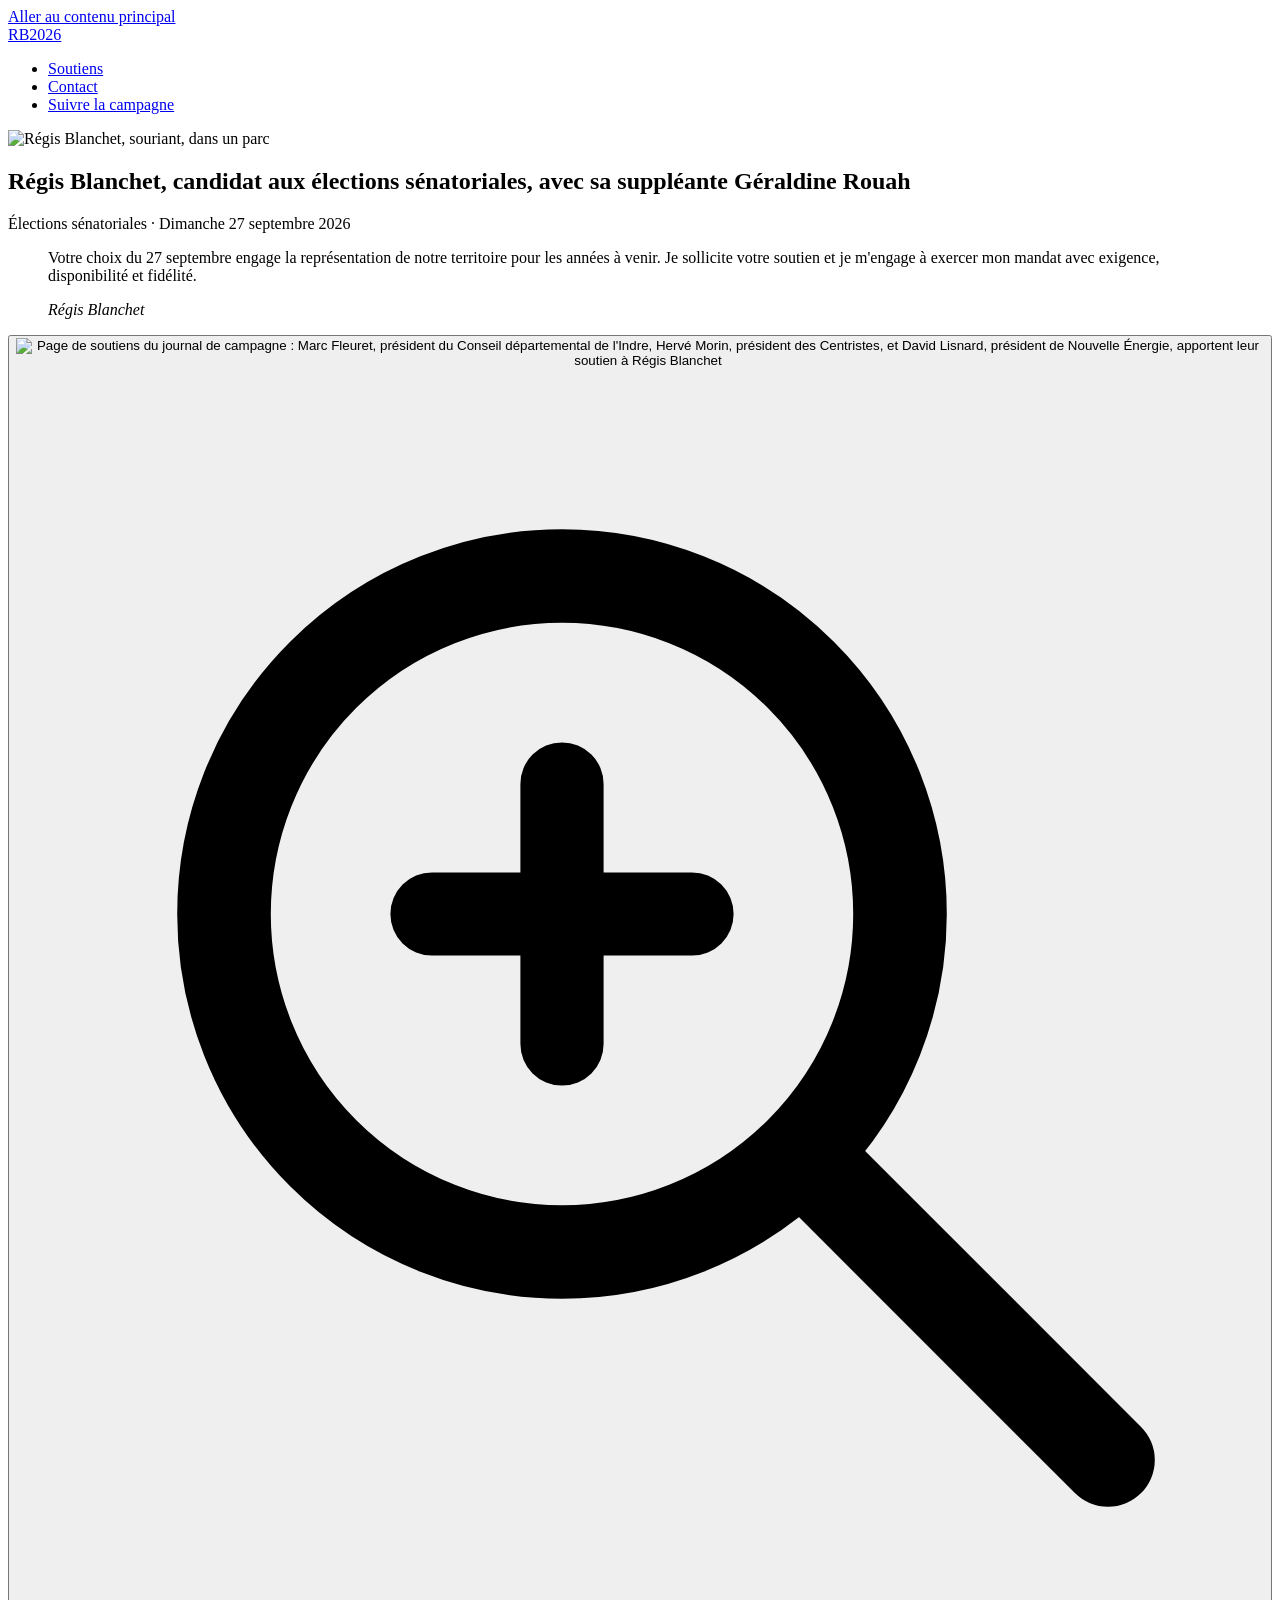
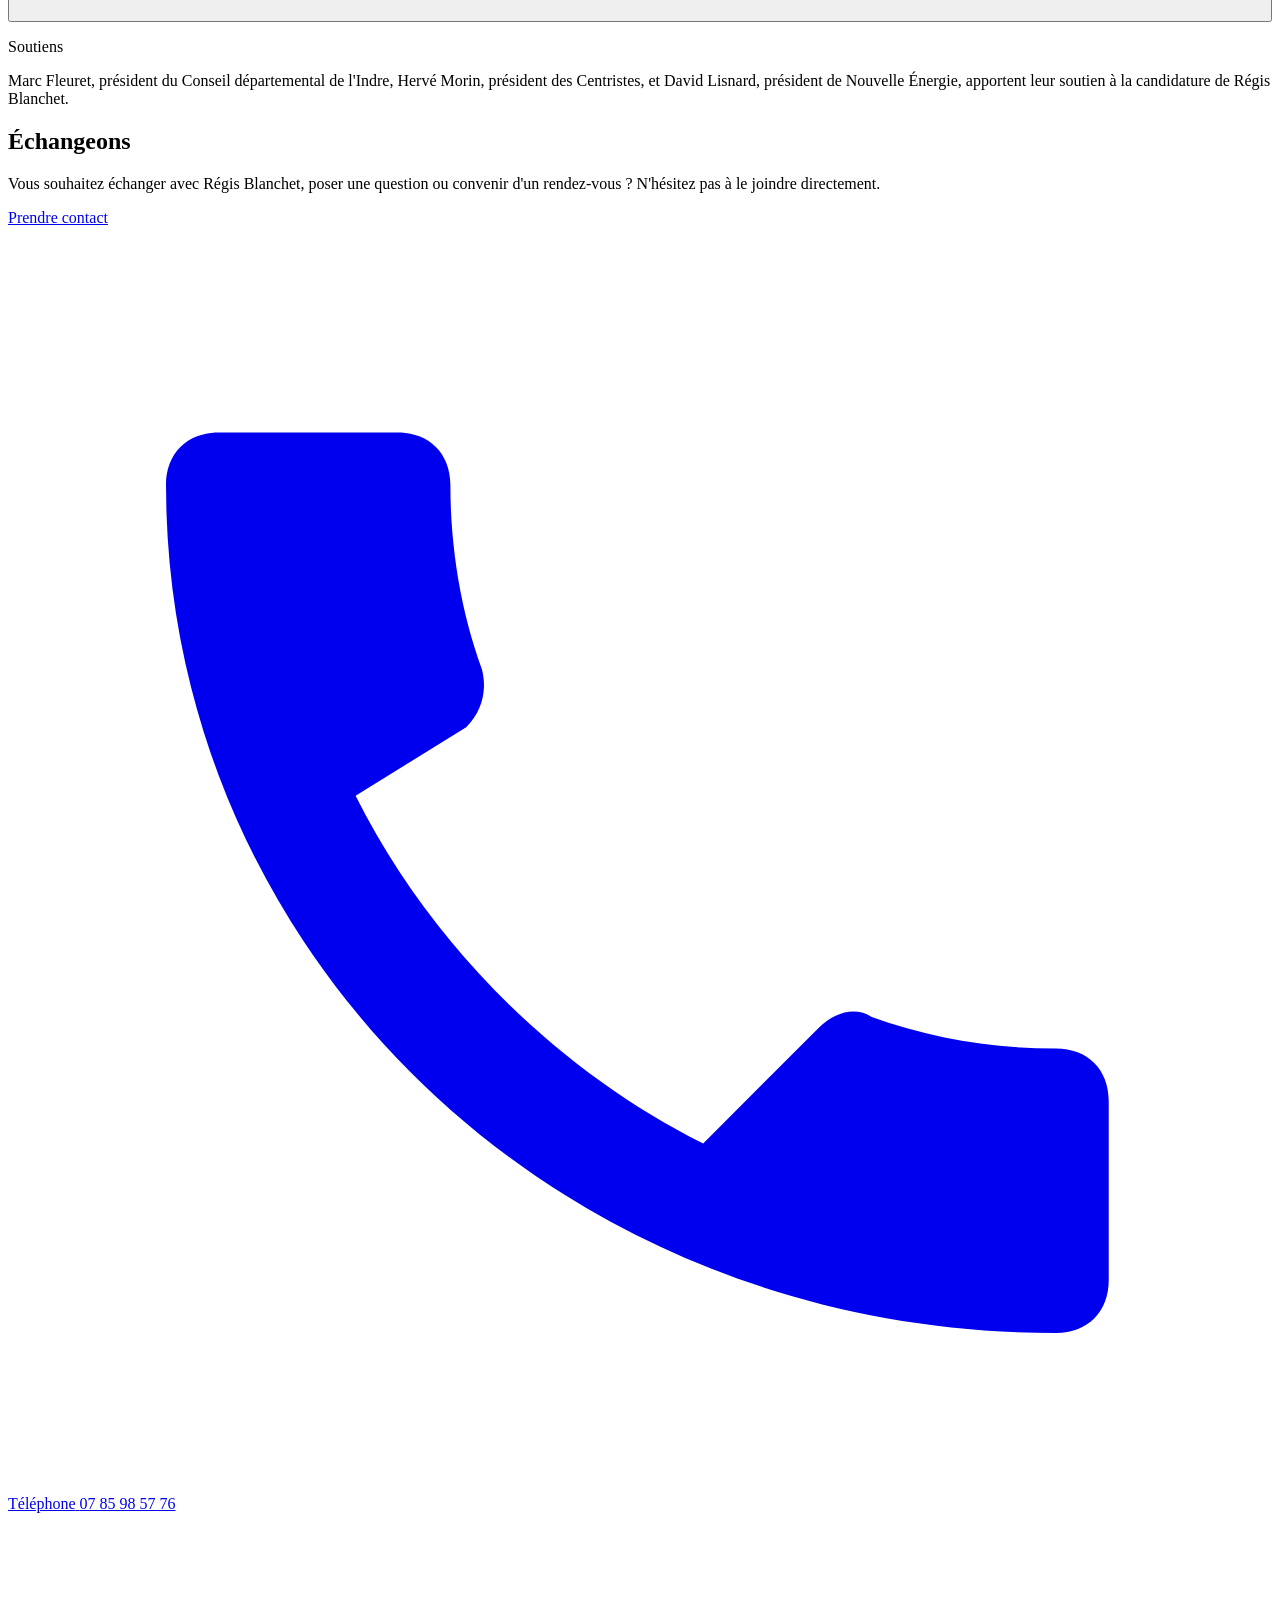
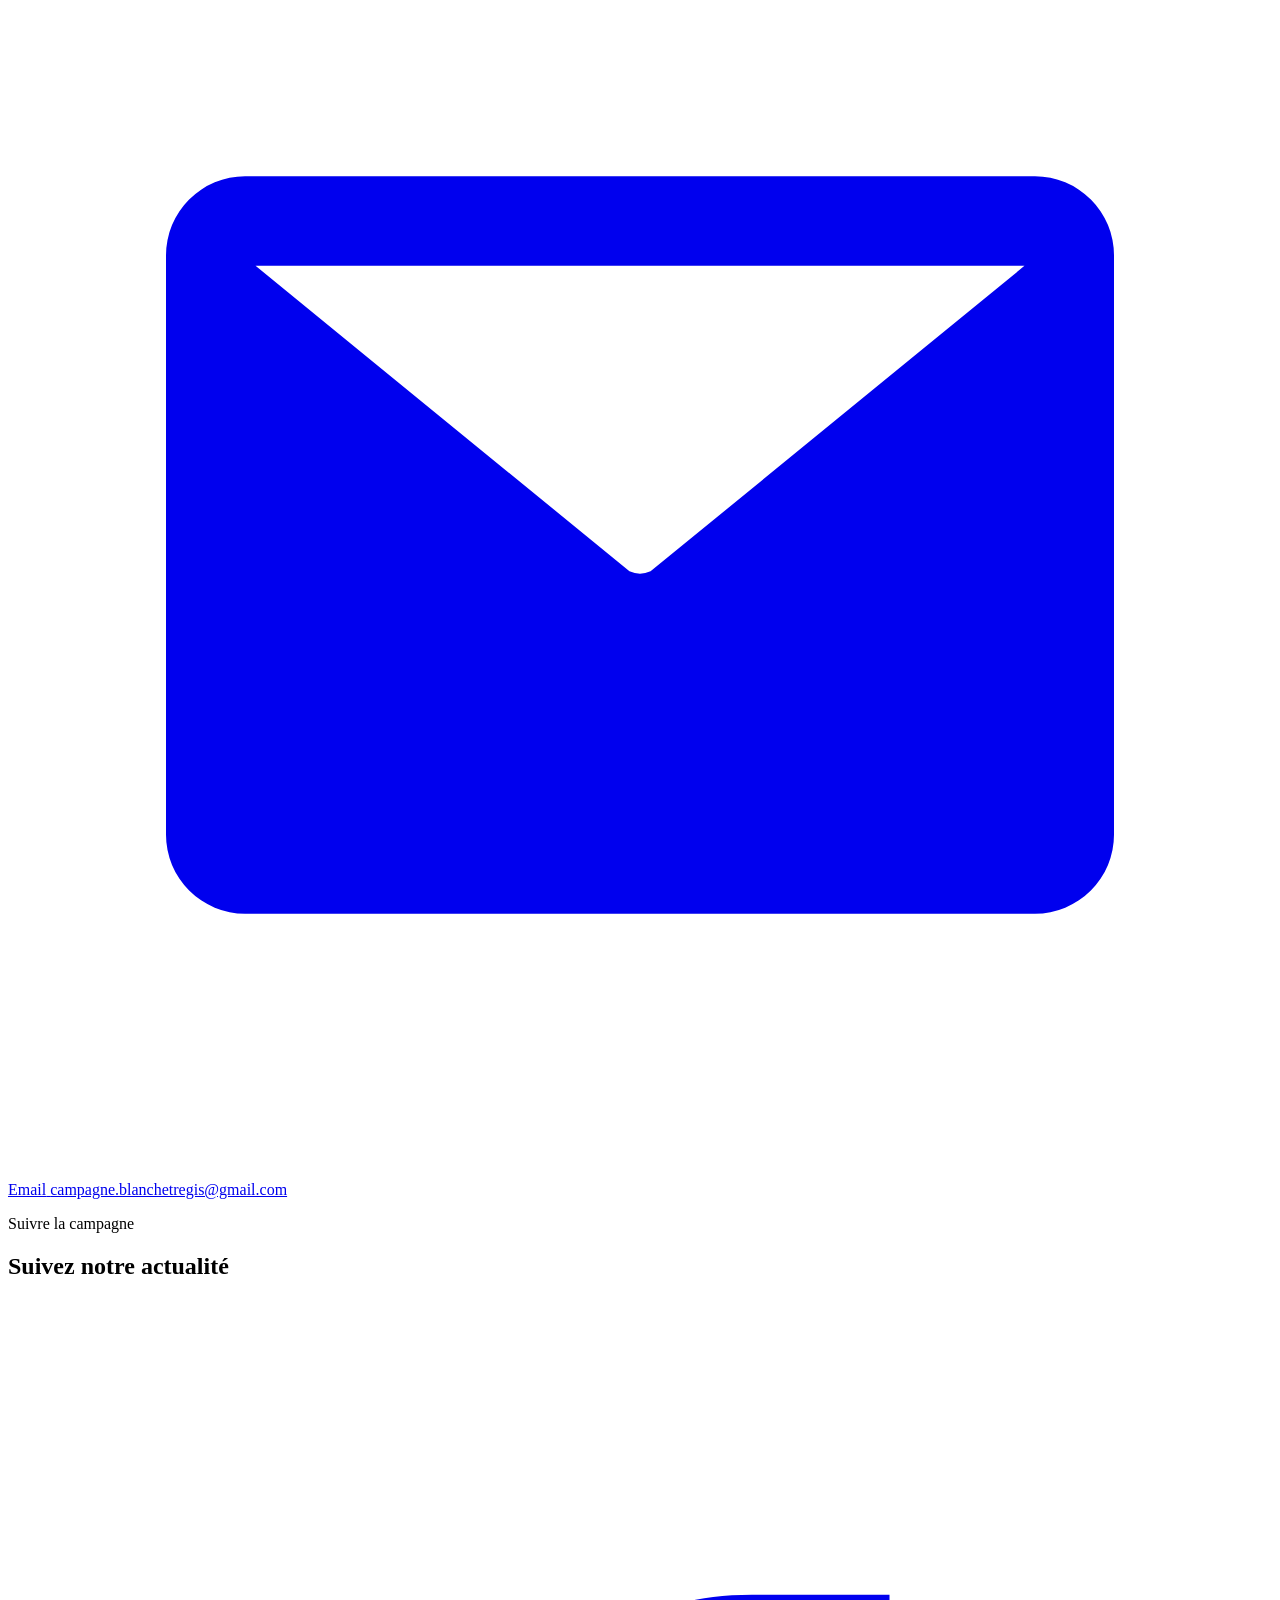
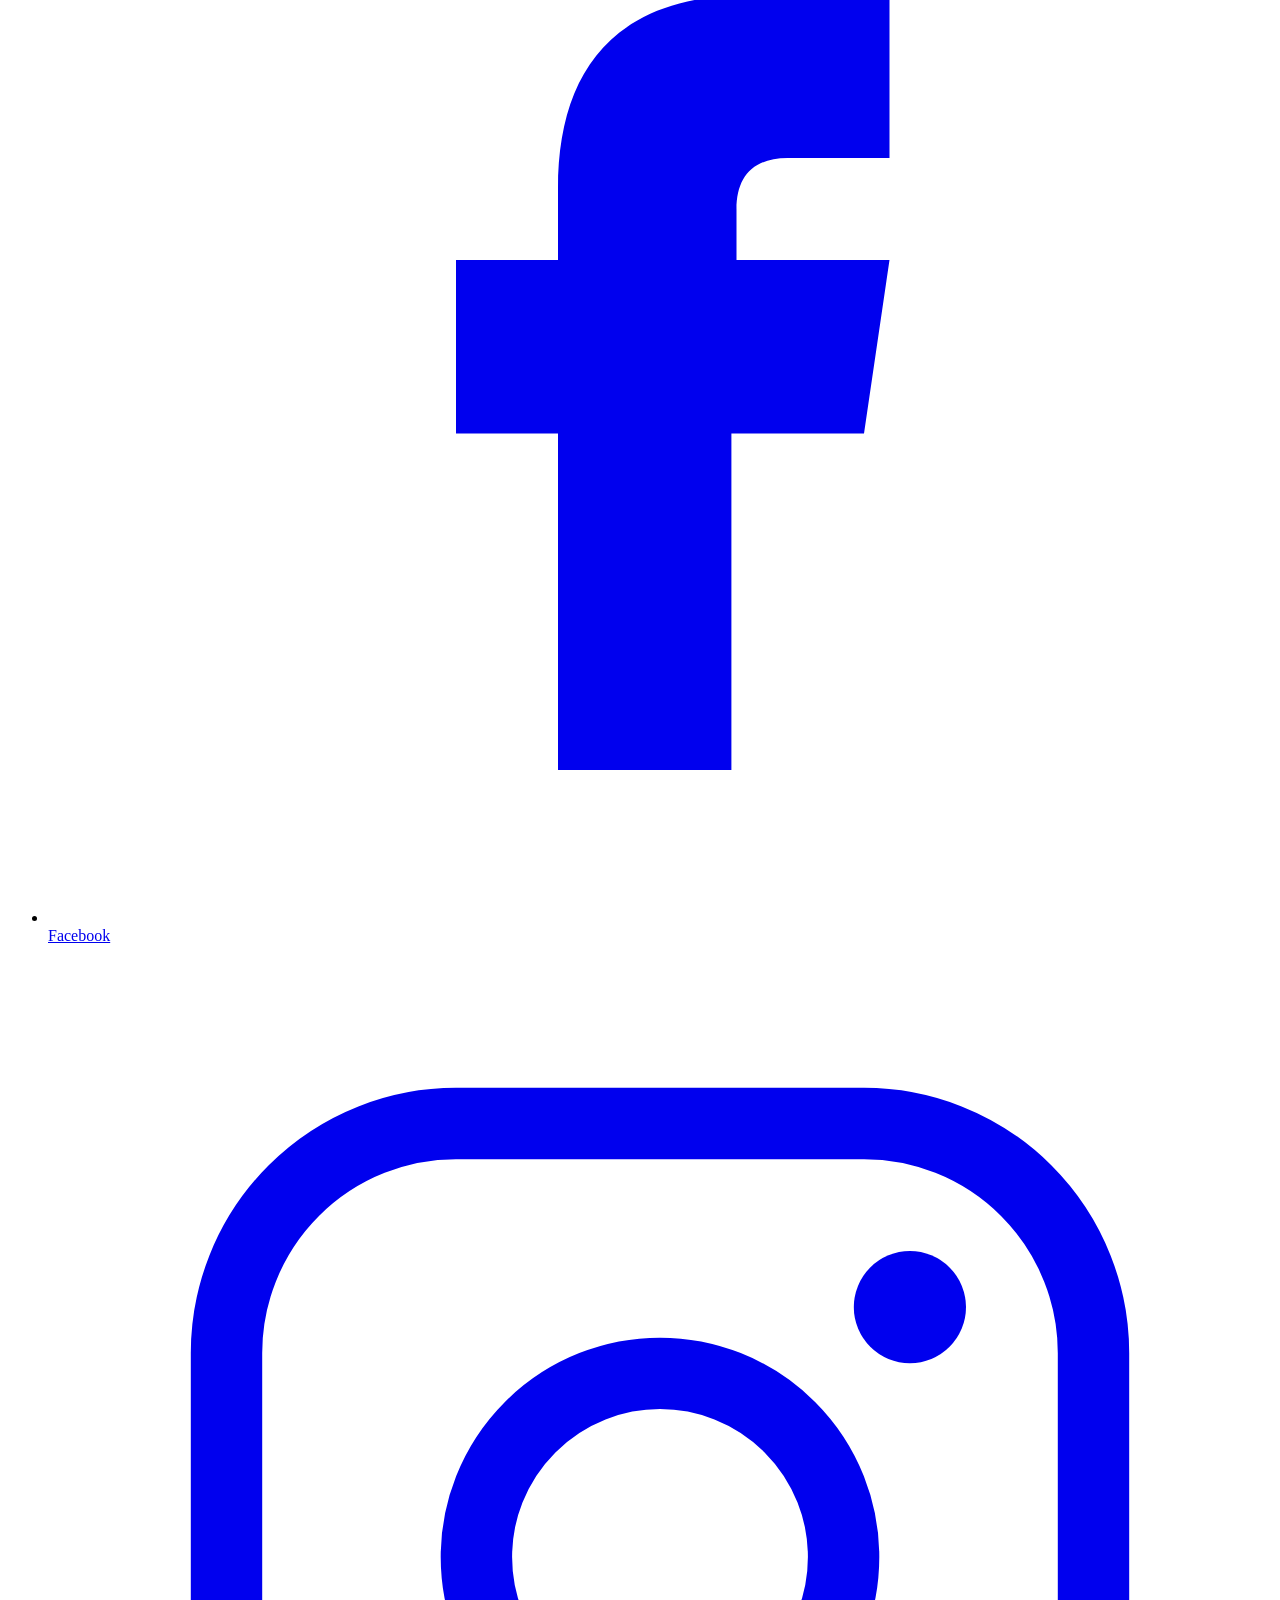
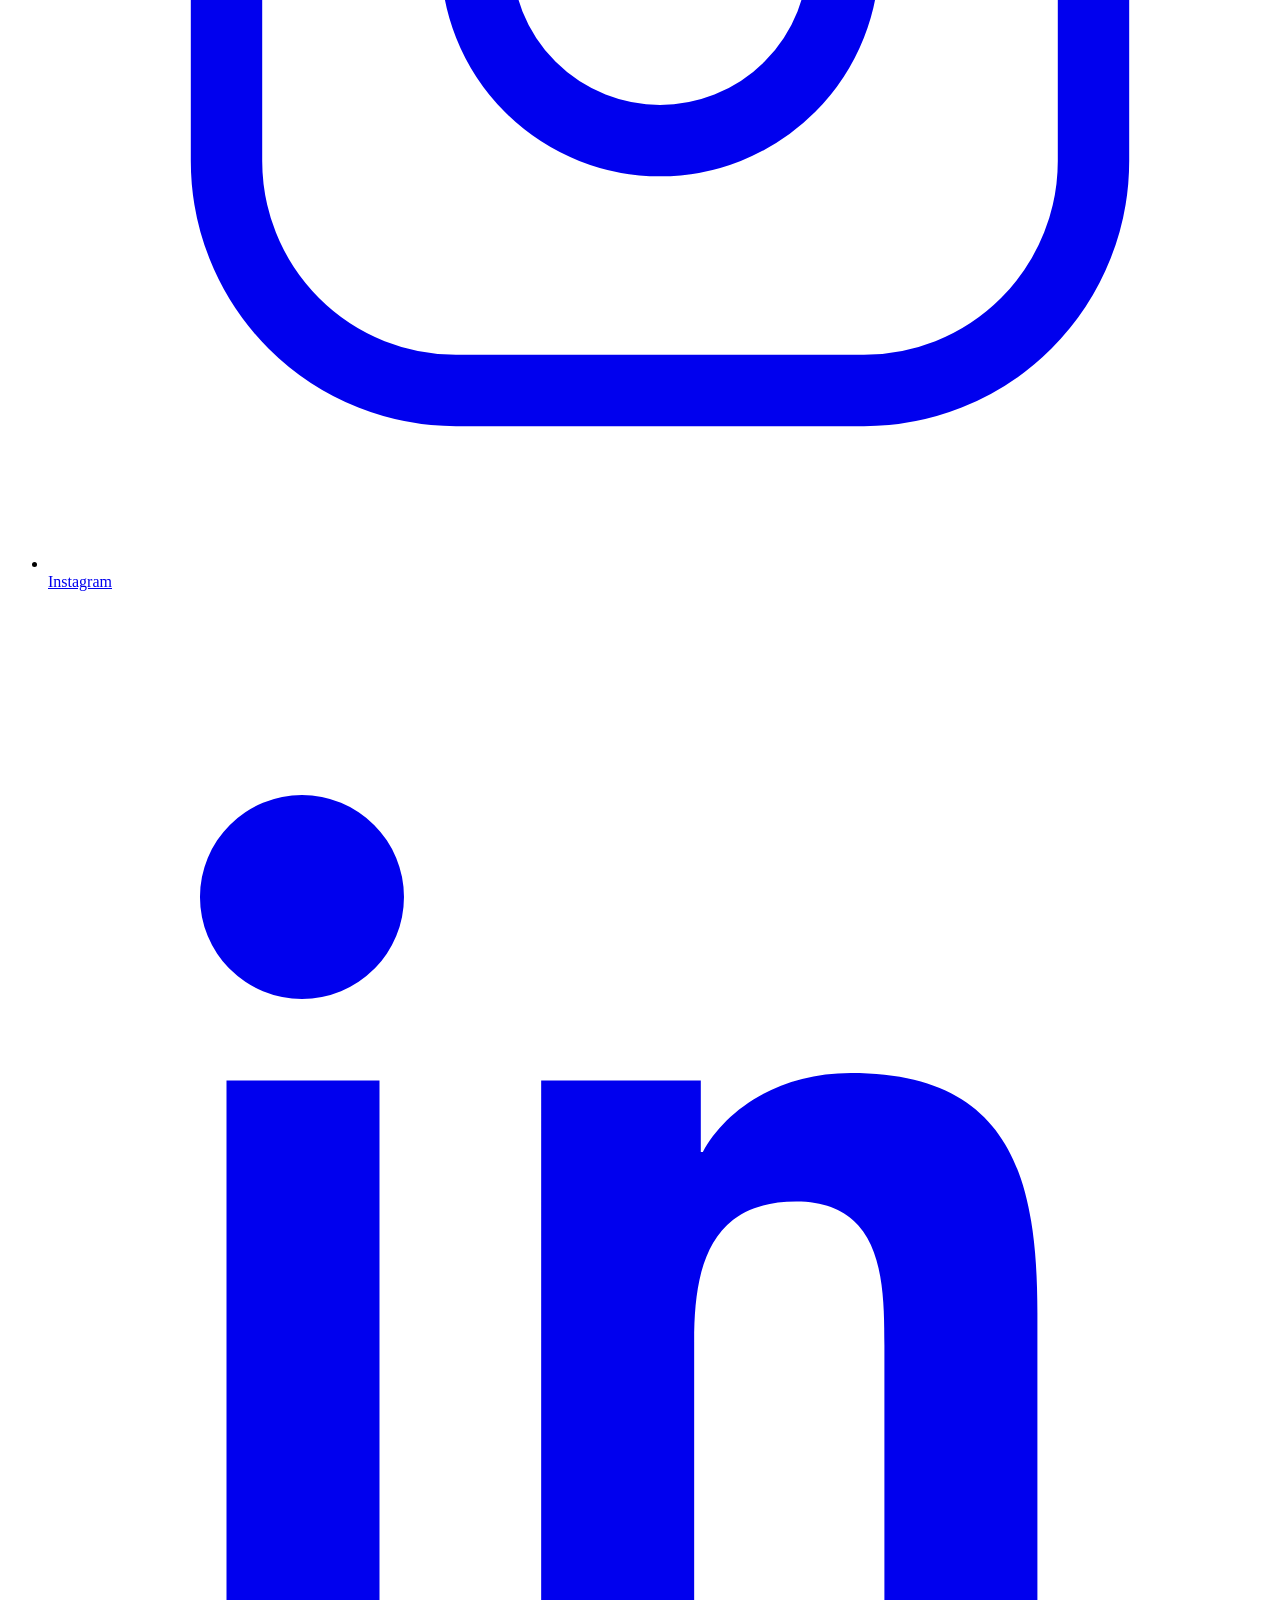
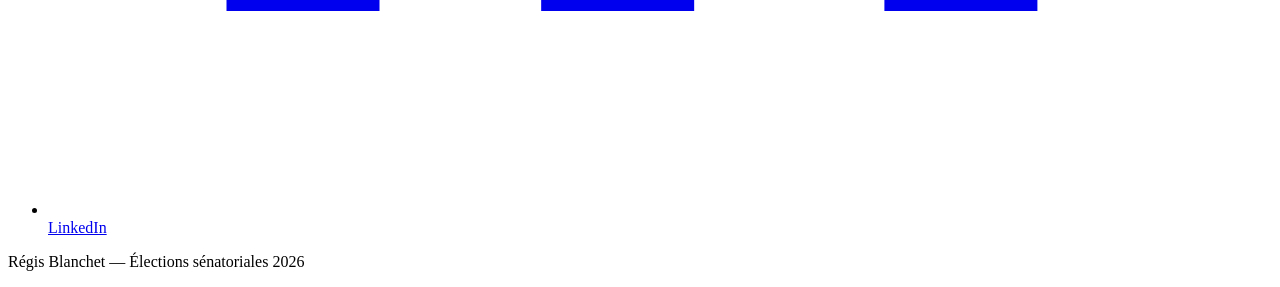
==== index.html @ cc99dbc5 "Add files via upload" ====
<!DOCTYPE html>
<html lang="fr">
<head>
<meta charset="UTF-8">
<meta name="viewport" content="width=device-width, initial-scale=1.0">
<title>Régis Blanchet — Candidat aux élections sénatoriales | La force de l'expérience, la voix de l'Indre</title>
<meta name="description" content="Régis Blanchet, candidat aux élections sénatoriales du 27 septembre 2026 dans l'Indre. Ses soutiens et ses coordonnées de contact.">

<!-- Open Graph -->
<meta property="og:type" content="website">
<meta property="og:title" content="Régis Blanchet — Candidat aux élections sénatoriales">
<meta property="og:description" content="La force de l'expérience. La voix de l'Indre. Candidat aux élections sénatoriales du 27 septembre 2026 dans l'Indre.">
<meta property="og:image" content="images/hero-photo.jpg">
<meta property="og:locale" content="fr_FR">

<!-- Favicon -->
<link rel="icon" type="image/png" sizes="32x32" href="favicon/favicon-32.png">
<link rel="icon" type="image/png" sizes="192x192" href="favicon/favicon-192.png">
<link rel="apple-touch-icon" href="favicon/favicon-180.png">
<link rel="shortcut icon" href="favicon/favicon.ico">

<!-- Fonts -->
<link rel="preconnect" href="https://fonts.googleapis.com">
<link rel="preconnect" href="https://fonts.gstatic.com" crossorigin>
<link href="https://fonts.googleapis.com/css2?family=Cormorant+Garamond:ital,wght@0,500;0,600;0,700;1,500;1,600&family=Inter:wght@400;500;600&display=swap" rel="stylesheet">

<link rel="stylesheet" href="css/style.css">
</head>
<body id="top">

<!-- Skip link -->
<a class="skip-link" href="#contenu">Aller au contenu principal</a>

<!-- ============ NAVIGATION ============ -->
<header class="site-nav" id="siteNav">
  <div class="nav-inner">
    <a href="#top" class="nav-mark" aria-label="Retour en haut de page">
      <span class="nav-mark-initials">RB</span><span class="nav-mark-year">2026</span>
    </a>
    <nav aria-label="Navigation principale">
      <ul class="nav-links">
        <li><a href="#soutiens">Soutiens</a></li>
        <li><a href="#contact">Contact</a></li>
        <li><a href="#reseaux">Suivre la campagne</a></li>
      </ul>
    </nav>
  </div>
</header>

<main id="contenu">

  <!-- ============ HERO ============ -->
  <section class="hero" id="hero" aria-label="Présentation">
    <div class="hero-photo-frame">
      <img src="images/hero-photo.jpg" alt="Régis Blanchet, souriant, dans un parc" class="hero-photo-img">
    </div>
    <div class="hero-content">
      <h1 class="sr-only">Régis Blanchet, candidat aux élections sénatoriales, avec sa suppléante Géraldine Rouah</h1>
      <p class="hero-eyebrow">Élections sénatoriales · Dimanche 27 septembre 2026</p>
      <blockquote class="hero-quote">
        <p>Votre choix du 27 septembre engage la représentation de notre territoire pour les années à venir. Je sollicite votre soutien et je m'engage à exercer mon mandat avec exigence, disponibilité et fidélité.</p>
        <cite>Régis Blanchet</cite>
      </blockquote>
    </div>
  </section>

  <!-- ============ JOURNAL ============ -->
  <section class="section journal-section" id="soutiens" aria-label="Soutiens">
    <div class="section-inner journal-grid">
      <div class="journal-cover-wrap">
        <button type="button" class="soutiens-trigger" data-open-lightbox aria-label="Agrandir la page de soutiens">
          <img src="images/soutiens.jpg" alt="Page de soutiens du journal de campagne : Marc Fleuret, président du Conseil départemental de l'Indre, Hervé Morin, président des Centristes, et David Lisnard, président de Nouvelle Énergie, apportent leur soutien à Régis Blanchet" class="soutiens-img" loading="lazy">
          <span class="soutiens-zoom-hint" aria-hidden="true">
            <svg viewBox="0 0 24 24" fill="none"><circle cx="10.5" cy="10.5" r="6.5" stroke="currentColor" stroke-width="1.8"/><path d="M15.5 15.5 21 21" stroke="currentColor" stroke-width="1.8" stroke-linecap="round"/><path d="M10.5 8v5M8 10.5h5" stroke="currentColor" stroke-width="1.6" stroke-linecap="round"/></svg>
          </span>
        </button>
      </div>
      <div class="journal-text">
        <p class="eyebrow">Soutiens</p>
        <p class="journal-lede">Marc Fleuret, président du Conseil départemental de l'Indre, Hervé Morin, président des Centristes, et David Lisnard, président de Nouvelle Énergie, apportent leur soutien à la candidature de Régis Blanchet.</p>
      </div>
    </div>
  </section>

  <!-- ============ CONTACT ============ -->
  <section class="section contact-section" id="contact" aria-label="Contact">
    <div class="section-inner contact-grid">
      <div class="contact-text">
        <h2>Échangeons</h2>
        <p>Vous souhaitez échanger avec Régis Blanchet, poser une question ou convenir d'un rendez-vous&nbsp;? N'hésitez pas à le joindre directement.</p>
        <a class="btn btn-primary" href="mailto:campagne.blanchetregis@gmail.com?subject=Prise%20de%20contact%20%E2%80%94%20%C3%89lections%20s%C3%A9natoriales">
          Prendre contact
        </a>
      </div>
      <div class="contact-coords" role="list">
        <a class="contact-item" role="listitem" href="tel:+33785985776">
          <span class="contact-icon" aria-hidden="true">
            <svg viewBox="0 0 24 24" fill="none"><path d="M6.6 10.8c1.4 2.8 3.8 5.2 6.6 6.6l2.2-2.2c.3-.3.7-.4 1-.2 1.1.4 2.3.6 3.5.6.6 0 1 .4 1 1V20c0 .6-.4 1-1 1C10.3 21 3 13.7 3 4.9c0-.6.4-1 1-1h3.4c.6 0 1 .4 1 1 0 1.2.2 2.4.6 3.5.1.4 0 .8-.3 1.1L6.6 10.8z" fill="currentColor"/></svg>
          </span>
          <span>
            <span class="contact-label">Téléphone</span>
            <span class="contact-value">07 85 98 57 76</span>
          </span>
        </a>
        <a class="contact-item" role="listitem" href="mailto:campagne.blanchetregis@gmail.com">
          <span class="contact-icon" aria-hidden="true">
            <svg viewBox="0 0 24 24" fill="none"><path d="M3 6.5A1.5 1.5 0 0 1 4.5 5h15A1.5 1.5 0 0 1 21 6.5v11A1.5 1.5 0 0 1 19.5 19h-15A1.5 1.5 0 0 1 3 17.5v-11zm1.7.2 7.1 5.8a.5.5 0 0 0 .4 0l7.1-5.8H4.7z" fill="currentColor"/></svg>
          </span>
          <span>
            <span class="contact-label">Email</span>
            <span class="contact-value">campagne.blanchetregis@gmail.com</span>
          </span>
        </a>
      </div>
    </div>
  </section>

  <!-- ============ RÉSEAUX SOCIAUX ============ -->
  <section class="section social-section" id="reseaux" aria-label="Réseaux sociaux">
    <div class="section-inner social-inner">
      <p class="eyebrow eyebrow-light">Suivre la campagne</p>
      <h2 class="social-title">Suivez notre actualité</h2>
      <ul class="social-list">
        <li>
          <a href="#" class="social-link" aria-label="Facebook — Régis Blanchet 2026">
            <svg viewBox="0 0 24 24" fill="none" aria-hidden="true"><path d="M14 9h2.5V5.8h-2.7C11 5.8 10 7.4 10 9.6V11H8v3.4h2V21h3.4v-6.6H16l.5-3.4h-3V10c0-.6.3-1 1-1z" fill="currentColor"/></svg>
            <span>Facebook</span>
          </a>
        </li>
        <li>
          <a href="#" class="social-link" aria-label="Instagram — Régis Blanchet 2026">
            <svg viewBox="0 0 24 24" fill="none" aria-hidden="true"><rect x="3.5" y="3.5" width="17" height="17" rx="4.5" stroke="currentColor" stroke-width="1.4"/><circle cx="12" cy="12" r="3.6" stroke="currentColor" stroke-width="1.4"/><circle cx="16.9" cy="7.1" r="1.1" fill="currentColor"/></svg>
            <span>Instagram</span>
          </a>
        </li>
        <li>
          <a href="#" class="social-link" aria-label="LinkedIn — Régis Blanchet 2026">
            <svg viewBox="0 0 24 24" fill="none" aria-hidden="true"><path d="M4.98 4a2 2 0 1 0 0 4 2 2 0 0 0 0-4zM3.5 9.6h3v10.4h-3zM9.9 9.6h2.9v1.4h.04c.4-.75 1.4-1.55 2.9-1.55 3.1 0 3.66 2 3.66 4.7v5.85h-3v-5.2c0-1.24-.02-2.83-1.73-2.83-1.73 0-2 1.35-2 2.74v5.29h-3V9.6z" fill="currentColor"/></svg>
            <span>LinkedIn</span>
          </a>
        </li>
      </ul>
    </div>
  </section>

</main>

<!-- ============ FOOTER ============ -->
<footer class="site-footer">
  <p>Régis Blanchet — Élections sénatoriales 2026</p>
</footer>

<!-- ============ LIGHTBOX (agrandir la page de soutiens) ============ -->
<div class="lightbox" id="lightbox" role="dialog" aria-modal="true" aria-label="Page de soutiens en grand" hidden>
  <button type="button" class="lightbox-close" id="lightboxClose" aria-label="Fermer">
    <svg viewBox="0 0 24 24" fill="none" aria-hidden="true"><path d="M5 5l14 14M19 5 5 19" stroke="currentColor" stroke-width="1.8" stroke-linecap="round"/></svg>
  </button>
  <div class="lightbox-scroll">
    <img src="images/soutiens.jpg" alt="Page de soutiens du journal de campagne, en grand" id="lightboxImage">
  </div>
</div>

<script src="js/script.js"></script>
</body>
</html>
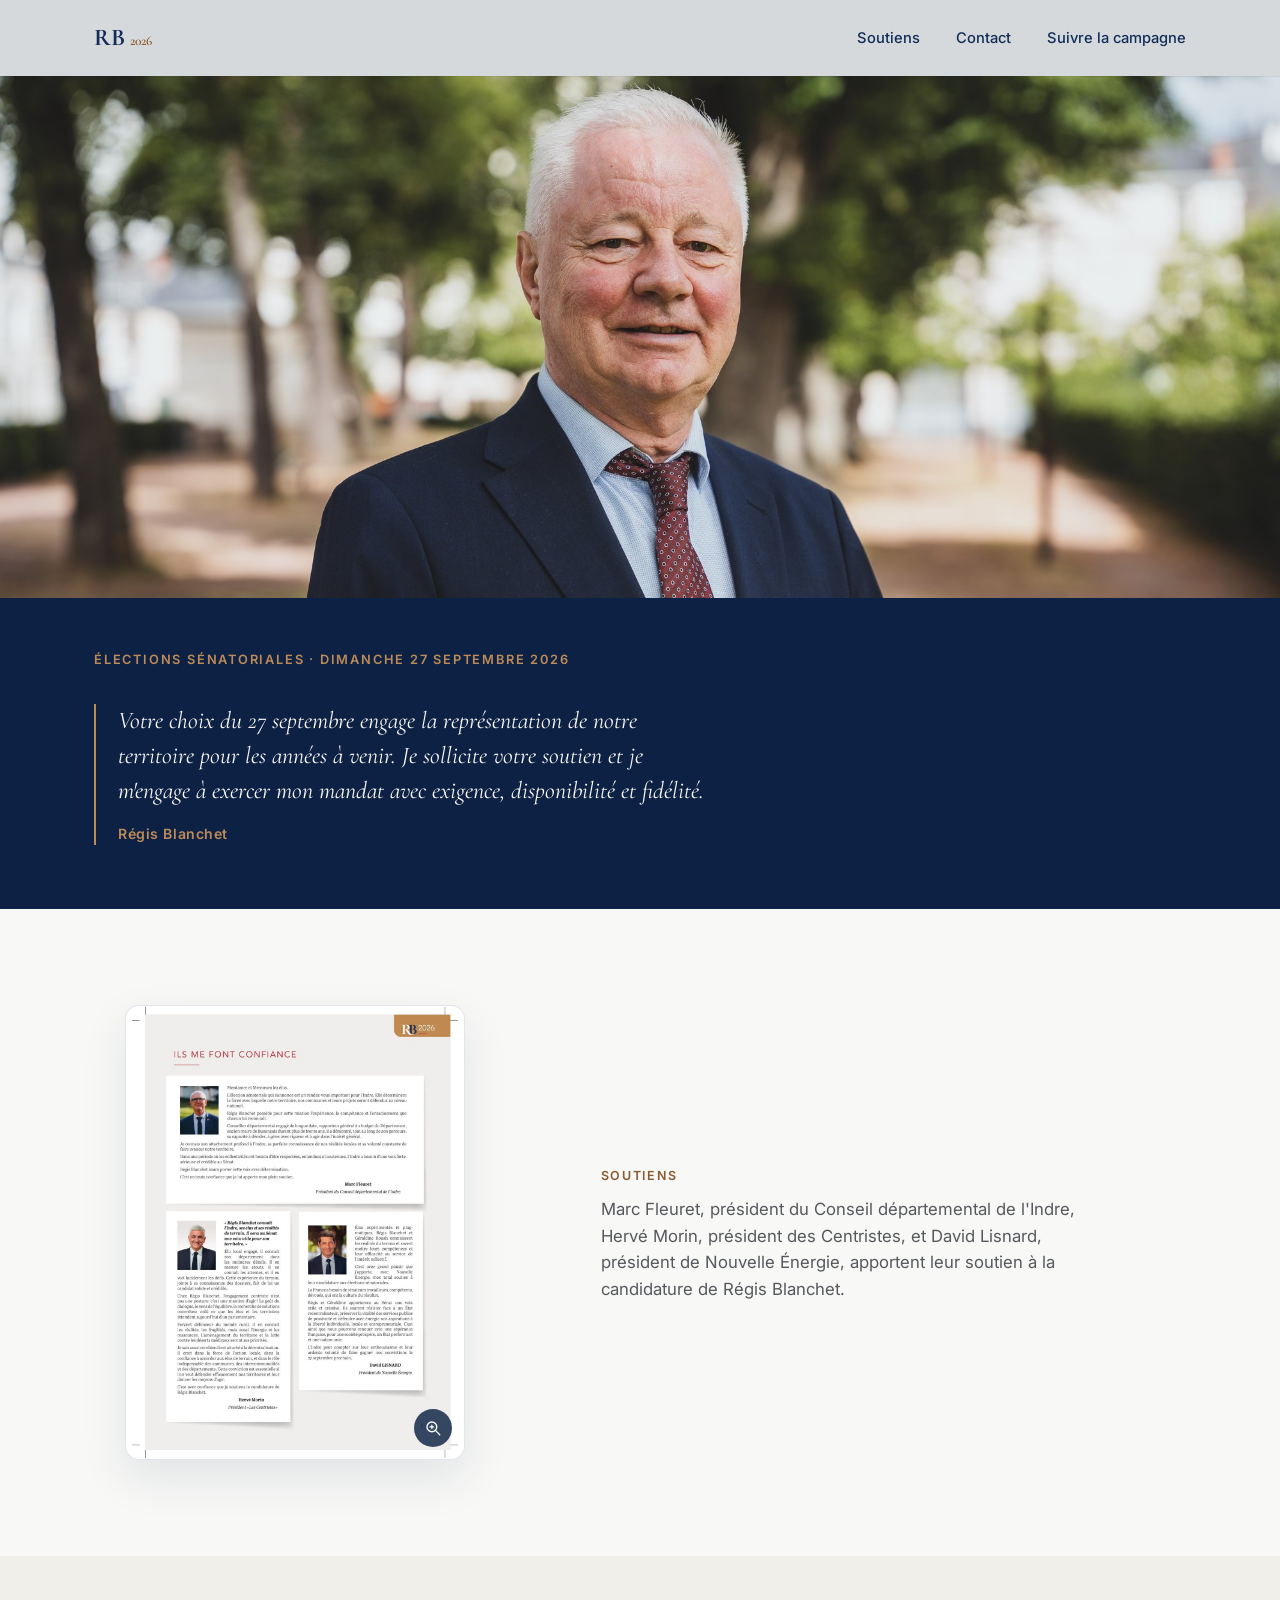
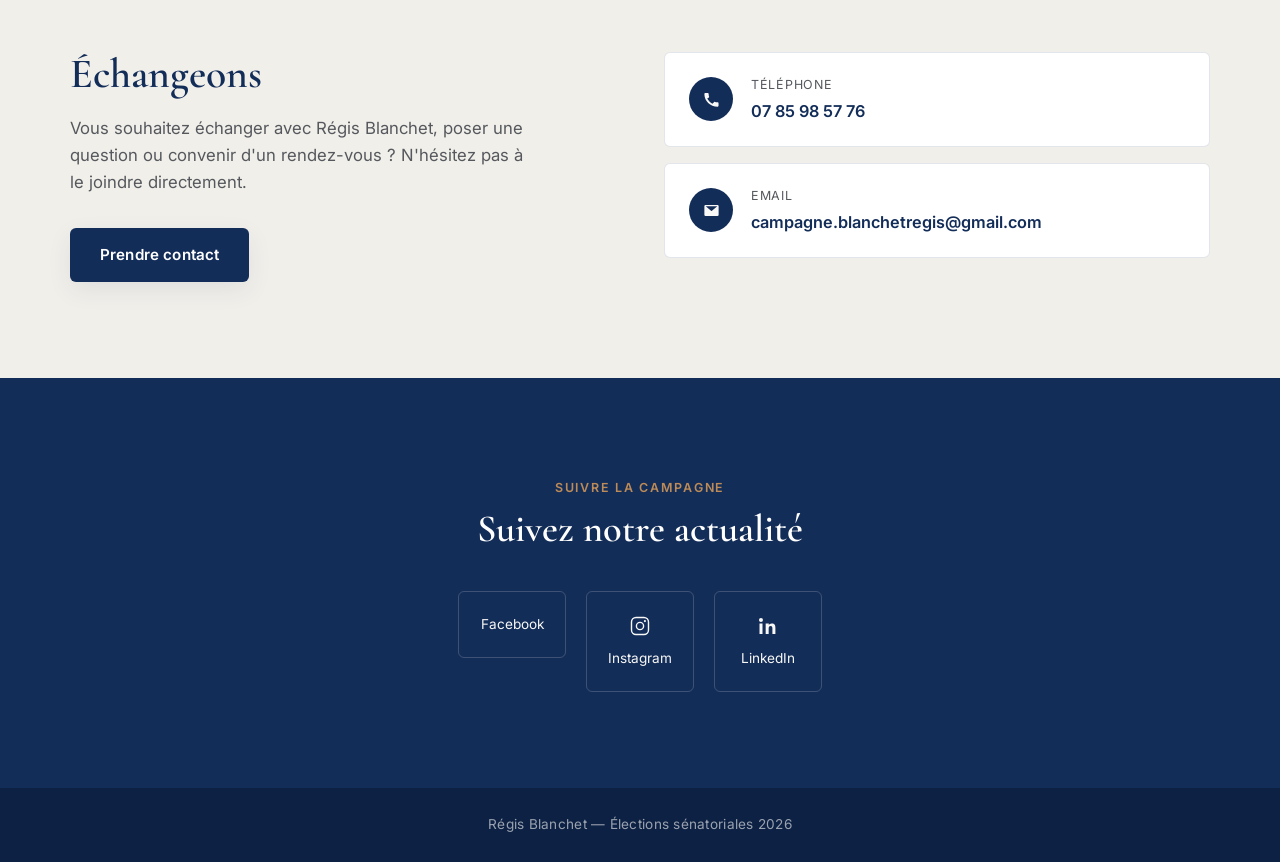
==== commit fb72da9d: "Update index.html" ====
--- a/index.html
+++ b/index.html
@@ -122,20 +122,16 @@
       <h2 class="social-title">Suivez notre actualité</h2>
       <ul class="social-list">
         <li>
-          <a href="#" class="social-link" aria-label="Facebook — Régis Blanchet 2026">
-            <svg viewBox="0 0 24 24" fill="none" aria-hidden="true"><path d="M14 9h2.5V5.8h-2.7C11 5.8 10 7.4 10 9.6V11H8v3.4h2V21h3.4v-6.6H16l.5-3.4h-3V10c0-.6.3-1 1-1z" fill="currentColor"/></svg>
-            <span>Facebook</span>
+          <a href="https://www.facebook.com/profile.php?id=61592888324703" class="social-link" aria-label="Facebook — Régis Blanchet 2026" target="_blank" rel="noopener">            <span>Facebook</span>
           </a>
         </li>
         <li>
-          <a href="#" class="social-link" aria-label="Instagram — Régis Blanchet 2026">
-            <svg viewBox="0 0 24 24" fill="none" aria-hidden="true"><rect x="3.5" y="3.5" width="17" height="17" rx="4.5" stroke="currentColor" stroke-width="1.4"/><circle cx="12" cy="12" r="3.6" stroke="currentColor" stroke-width="1.4"/><circle cx="16.9" cy="7.1" r="1.1" fill="currentColor"/></svg>
+          <a href="https://www.instagram.com/regis_blanchet_2026/" class="social-link" aria-label="Instagram — Régis Blanchet 2026" target="_blank" rel="noopener">            <svg viewBox="0 0 24 24" fill="none" aria-hidden="true"><rect x="3.5" y="3.5" width="17" height="17" rx="4.5" stroke="currentColor" stroke-width="1.4"/><circle cx="12" cy="12" r="3.6" stroke="currentColor" stroke-width="1.4"/><circle cx="16.9" cy="7.1" r="1.1" fill="currentColor"/></svg>
             <span>Instagram</span>
           </a>
         </li>
         <li>
-          <a href="#" class="social-link" aria-label="LinkedIn — Régis Blanchet 2026">
-            <svg viewBox="0 0 24 24" fill="none" aria-hidden="true"><path d="M4.98 4a2 2 0 1 0 0 4 2 2 0 0 0 0-4zM3.5 9.6h3v10.4h-3zM9.9 9.6h2.9v1.4h.04c.4-.75 1.4-1.55 2.9-1.55 3.1 0 3.66 2 3.66 4.7v5.85h-3v-5.2c0-1.24-.02-2.83-1.73-2.83-1.73 0-2 1.35-2 2.74v5.29h-3V9.6z" fill="currentColor"/></svg>
+          <a href="https://www.linkedin.com/in/r%C3%A9gis-blanchet-agirpourlindre/" class="social-link" aria-label="LinkedIn — Régis Blanchet 2026" target="_blank" rel="noopener">            <svg viewBox="0 0 24 24" fill="none" aria-hidden="true"><path d="M4.98 4a2 2 0 1 0 0 4 2 2 0 0 0 0-4zM3.5 9.6h3v10.4h-3zM9.9 9.6h2.9v1.4h.04c.4-.75 1.4-1.55 2.9-1.55 3.1 0 3.66 2 3.66 4.7v5.85h-3v-5.2c0-1.24-.02-2.83-1.73-2.83-1.73 0-2 1.35-2 2.74v5.29h-3V9.6z" fill="currentColor"/></svg>
             <span>LinkedIn</span>
           </a>
         </li>
--- a/css/style.css
+++ b/css/style.css
@@ -0,0 +1,591 @@
+/* ==========================================================================
+   Régis Blanchet 2026 — mini-site QR code
+   Identité graphique reprise de la lettre de candidature et du journal
+   ========================================================================== */
+
+:root {
+  --navy: #132D59;
+  --navy-deep: #0d2144;
+  --navy-hover: #1c3f75;
+  --cream: #F8F8F6;
+  --cream-alt: #F1EFEA;
+  --ink: #222222;
+  --ink-soft: #55585d;
+  --terracotta: #BD8B57;      /* accent décoratif : filets, icônes, fonds sombres */
+  --terracotta-deep: #8A5A2E; /* accent texte, conforme au contraste sur fond clair */
+  --line: rgba(19, 45, 89, 0.12);
+  --shadow: 0 18px 45px rgba(19, 45, 89, 0.10);
+  --shadow-soft: 0 8px 24px rgba(19, 45, 89, 0.08);
+  --radius: 6px;
+  --radius-lg: 14px;
+  --font-display: "Cormorant Garamond", "Times New Roman", serif;
+  --font-body: "Inter", -apple-system, BlinkMacSystemFont, "Segoe UI", sans-serif;
+  --container: 1140px;
+  --nav-h: 76px;
+}
+
+* { box-sizing: border-box; }
+
+html {
+  scroll-behavior: smooth;
+}
+
+@media (prefers-reduced-motion: reduce) {
+  html { scroll-behavior: auto; }
+  *, *::before, *::after {
+    animation-duration: 0.001ms !important;
+    animation-iteration-count: 1 !important;
+    transition-duration: 0.001ms !important;
+    scroll-behavior: auto !important;
+  }
+}
+
+body {
+  margin: 0;
+  background: var(--cream);
+  color: var(--ink);
+  font-family: var(--font-body);
+  font-size: 16px;
+  line-height: 1.6;
+  -webkit-font-smoothing: antialiased;
+}
+
+h1, h2, h3 {
+  font-family: var(--font-display);
+  color: var(--navy);
+  margin: 0;
+  font-weight: 600;
+  line-height: 1.1;
+}
+
+p { margin: 0; }
+
+a {
+  color: inherit;
+  text-decoration: none;
+}
+
+img {
+  max-width: 100%;
+  display: block;
+}
+
+button {
+  font-family: inherit;
+  cursor: pointer;
+  border: none;
+  background: none;
+  color: inherit;
+}
+
+.skip-link {
+  position: absolute;
+  left: -9999px;
+  top: 0;
+  background: var(--navy);
+  color: var(--cream);
+  padding: 12px 18px;
+  z-index: 999;
+  border-radius: 0 0 6px 0;
+}
+.skip-link:focus {
+  left: 0;
+}
+
+:focus-visible {
+  outline: 2px solid var(--terracotta);
+  outline-offset: 3px;
+}
+
+.eyebrow {
+  font-family: var(--font-body);
+  font-size: 0.78rem;
+  letter-spacing: 0.14em;
+  text-transform: uppercase;
+  color: var(--terracotta-deep);
+  font-weight: 600;
+  margin-bottom: 10px;
+  display: inline-block;
+}
+.eyebrow-light { color: var(--terracotta); }
+
+.section {
+  padding: 96px 24px;
+}
+.section-inner {
+  max-width: var(--container);
+  margin: 0 auto;
+}
+
+/* ---------- Scroll reveal ---------- */
+.reveal {
+  opacity: 0;
+  transform: translateY(24px);
+  transition: opacity 0.7s ease, transform 0.7s ease;
+}
+.reveal.is-visible {
+  opacity: 1;
+  transform: translateY(0);
+}
+
+/* ==========================================================================
+   NAVIGATION
+   ========================================================================== */
+.site-nav {
+  position: fixed;
+  top: 0;
+  left: 0;
+  right: 0;
+  height: var(--nav-h);
+  z-index: 200;
+  display: flex;
+  align-items: center;
+  background: rgba(248, 248, 246, 0.86);
+  backdrop-filter: blur(8px);
+  box-shadow: 0 1px 0 rgba(19, 45, 89, 0.06);
+  transition: background 0.35s ease, box-shadow 0.35s ease, height 0.35s ease;
+}
+.site-nav.is-scrolled {
+  background: rgba(248, 248, 246, 0.94);
+  box-shadow: 0 2px 20px rgba(19, 45, 89, 0.08);
+  height: 64px;
+}
+.nav-inner {
+  width: 100%;
+  max-width: var(--container);
+  margin: 0 auto;
+  padding: 0 24px;
+  display: flex;
+  align-items: center;
+  justify-content: space-between;
+}
+.nav-mark {
+  display: flex;
+  align-items: baseline;
+  gap: 4px;
+  font-family: var(--font-display);
+  color: var(--navy);
+}
+.nav-mark-initials {
+  font-size: 1.5rem;
+  font-weight: 700;
+  letter-spacing: 0.02em;
+}
+.nav-mark-year {
+  font-size: 0.85rem;
+  color: var(--terracotta-deep);
+  font-weight: 600;
+}
+.nav-links {
+  list-style: none;
+  display: none;
+  gap: 36px;
+  margin: 0;
+  padding: 0;
+}
+.nav-links a {
+  font-size: 0.92rem;
+  font-weight: 500;
+  color: var(--navy);
+  position: relative;
+}
+.nav-links a::after {
+  content: "";
+  position: absolute;
+  left: 0; right: 0; bottom: -6px;
+  height: 1px;
+  background: currentColor;
+  transform: scaleX(0);
+  transform-origin: left;
+  transition: transform 0.3s ease;
+}
+.nav-links a:hover::after,
+.nav-links a:focus-visible::after {
+  transform: scaleX(1);
+}
+@media (min-width: 720px) {
+  .nav-links { display: flex; }
+}
+
+/* ==========================================================================
+   BOUTONS
+   ========================================================================== */
+.btn {
+  display: inline-flex;
+  align-items: center;
+  justify-content: center;
+  gap: 10px;
+  padding: 15px 30px;
+  border-radius: var(--radius);
+  font-size: 0.95rem;
+  font-weight: 600;
+  letter-spacing: 0.01em;
+  transition: background 0.25s ease, color 0.25s ease, border-color 0.25s ease, transform 0.25s ease, box-shadow 0.25s ease;
+  text-align: center;
+}
+.btn-primary {
+  background: var(--navy);
+  color: #fff;
+  box-shadow: var(--shadow-soft);
+}
+.btn-primary:hover {
+  background: var(--navy-hover);
+  transform: translateY(-1px);
+  box-shadow: var(--shadow);
+}
+.btn-secondary {
+  background: transparent;
+  color: #fff;
+  border: 1.5px solid rgba(248, 248, 246, 0.55);
+}
+.btn-secondary:hover {
+  border-color: var(--cream);
+  background: rgba(248, 248, 246, 0.1);
+}
+.btn-ghost {
+  background: transparent;
+  color: var(--navy);
+  border: 1.5px solid var(--line);
+}
+.btn-ghost:hover {
+  border-color: var(--navy);
+  background: rgba(19, 45, 89, 0.04);
+}
+
+/* ==========================================================================
+   HERO
+   ========================================================================== */
+.hero {
+  padding-top: var(--nav-h);
+  background: var(--navy-deep);
+}
+.hero-photo-frame {
+  width: 100%;
+  height: 46vh;
+  min-height: 320px;
+  max-height: 620px;
+  overflow: hidden;
+}
+.hero-photo-img {
+  width: 100%;
+  height: 100%;
+  object-fit: cover;
+  object-position: 52% 22%;
+  display: block;
+}
+.hero-content {
+  max-width: var(--container);
+  margin: 0 auto;
+  padding: 52px 24px 64px;
+  color: var(--cream);
+}
+.hero-eyebrow {
+  font-size: 0.8rem;
+  letter-spacing: 0.14em;
+  text-transform: uppercase;
+  color: var(--terracotta);
+  font-weight: 600;
+  margin-bottom: 16px;
+}
+.sr-only {
+  position: absolute;
+  width: 1px;
+  height: 1px;
+  padding: 0;
+  margin: -1px;
+  overflow: hidden;
+  clip: rect(0, 0, 0, 0);
+  white-space: nowrap;
+  border: 0;
+}
+.hero-quote {
+  margin: 34px 0 0;
+  padding-left: 22px;
+  border-left: 2px solid var(--terracotta);
+  max-width: 62ch;
+}
+.hero-quote p {
+  font-family: var(--font-display);
+  font-style: italic;
+  font-size: clamp(1.15rem, 2.6vw, 1.5rem);
+  line-height: 1.45;
+  color: var(--cream);
+  margin: 0;
+}
+.hero-quote cite {
+  display: block;
+  margin-top: 14px;
+  font-style: normal;
+  font-size: 0.88rem;
+  letter-spacing: 0.04em;
+  color: var(--terracotta);
+  font-weight: 600;
+}
+.hero-actions {
+  margin-top: 40px;
+  display: flex;
+  flex-wrap: wrap;
+  gap: 16px;
+}
+.hero .btn-ghost {
+  color: var(--cream);
+  border-color: rgba(248, 248, 246, 0.4);
+}
+.hero .btn-ghost:hover {
+  border-color: var(--cream);
+  background: rgba(248, 248, 246, 0.08);
+}
+@media (min-width: 720px) {
+  .hero-photo-frame { height: 58vh; }
+}
+
+/* ==========================================================================
+   JOURNAL
+   ========================================================================== */
+.journal-section { background: var(--cream); }
+.journal-grid {
+  display: grid;
+  gap: 56px;
+  align-items: center;
+}
+@media (min-width: 860px) {
+  .journal-grid {
+    grid-template-columns: 0.85fr 1.15fr;
+    gap: 80px;
+  }
+}
+.journal-cover-wrap { display: flex; justify-content: center; }
+.soutiens-trigger {
+  position: relative;
+  display: block;
+  width: 100%;
+  max-width: 340px;
+  border-radius: var(--radius-lg);
+  overflow: hidden;
+  box-shadow: var(--shadow);
+  background: #fff;
+  border: 1px solid var(--line);
+  transition: transform 0.3s ease, box-shadow 0.3s ease;
+}
+.soutiens-trigger:hover,
+.soutiens-trigger:focus-visible {
+  transform: translateY(-5px);
+  box-shadow: 0 24px 50px rgba(19, 45, 89, 0.16);
+}
+.soutiens-img {
+  width: 100%;
+  height: auto;
+  display: block;
+}
+.soutiens-zoom-hint {
+  position: absolute;
+  right: 12px;
+  bottom: 12px;
+  width: 38px;
+  height: 38px;
+  border-radius: 50%;
+  background: rgba(13, 33, 68, 0.82);
+  color: #fff;
+  display: flex;
+  align-items: center;
+  justify-content: center;
+  transition: background 0.25s ease, transform 0.25s ease;
+}
+.soutiens-zoom-hint svg { width: 18px; height: 18px; }
+.soutiens-trigger:hover .soutiens-zoom-hint,
+.soutiens-trigger:focus-visible .soutiens-zoom-hint {
+  background: var(--terracotta);
+  transform: scale(1.08);
+}
+
+/* ---------- Lightbox ---------- */
+.lightbox {
+  position: fixed;
+  inset: 0;
+  z-index: 500;
+  background: rgba(13, 20, 33, 0.94);
+}
+.lightbox[hidden] { display: none; }
+.lightbox-scroll {
+  width: 100%;
+  height: 100%;
+  overflow: auto;
+  display: flex;
+  align-items: center;
+  justify-content: center;
+  padding: 60px 20px;
+}
+.lightbox-scroll img {
+  max-width: 100%;
+  max-height: calc(100vh - 120px);
+  width: auto;
+  height: auto;
+  box-shadow: 0 20px 60px rgba(0, 0, 0, 0.5);
+  border-radius: 3px;
+  cursor: zoom-in;
+  transition: max-width 0.2s ease, max-height 0.2s ease;
+}
+.lightbox-scroll img.is-zoomed {
+  max-width: none;
+  max-height: none;
+  width: 1400px;
+  cursor: zoom-out;
+}
+.lightbox-close {
+  position: fixed;
+  top: 18px;
+  right: 18px;
+  z-index: 10;
+  width: 44px;
+  height: 44px;
+  border-radius: 50%;
+  background: rgba(248, 248, 246, 0.12);
+  border: 1px solid rgba(248, 248, 246, 0.3);
+  color: var(--cream);
+  display: flex;
+  align-items: center;
+  justify-content: center;
+  transition: border-color 0.25s ease, background 0.25s ease;
+}
+.lightbox-close svg { width: 20px; height: 20px; }
+.lightbox-close:hover,
+.lightbox-close:focus-visible {
+  border-color: var(--terracotta);
+  background: rgba(248, 248, 246, 0.08);
+}
+
+.journal-text h2 {
+  font-size: clamp(1.9rem, 3.6vw, 2.6rem);
+  margin-bottom: 22px;
+}
+.journal-lede {
+  color: var(--ink-soft);
+  font-size: 1.05rem;
+  max-width: 46ch;
+}
+
+/* ==========================================================================
+   CONTACT
+   ========================================================================== */
+.contact-section { background: var(--cream-alt); }
+.contact-grid {
+  display: grid;
+  gap: 48px;
+}
+@media (min-width: 860px) {
+  .contact-grid {
+    grid-template-columns: 1fr 1fr;
+    align-items: start;
+  }
+}
+.contact-text h2 { font-size: clamp(1.9rem, 3.6vw, 2.6rem); margin-bottom: 18px; }
+.contact-text p { color: var(--ink-soft); font-size: 1.05rem; max-width: 42ch; margin-bottom: 32px; }
+
+.contact-coords {
+  display: flex;
+  flex-direction: column;
+  gap: 16px;
+}
+.contact-item {
+  display: flex;
+  align-items: center;
+  gap: 18px;
+  padding: 22px 24px;
+  background: #fff;
+  border: 1px solid var(--line);
+  border-radius: var(--radius);
+  transition: border-color 0.25s ease, transform 0.25s ease, box-shadow 0.25s ease;
+}
+.contact-item:hover,
+.contact-item:focus-visible {
+  border-color: var(--terracotta);
+  transform: translateY(-2px);
+  box-shadow: var(--shadow-soft);
+}
+.contact-icon {
+  flex: none;
+  width: 44px;
+  height: 44px;
+  border-radius: 50%;
+  background: var(--navy);
+  display: flex;
+  align-items: center;
+  justify-content: center;
+}
+.contact-icon svg { width: 19px; height: 19px; color: var(--cream); }
+.contact-label {
+  display: block;
+  font-size: 0.78rem;
+  letter-spacing: 0.06em;
+  text-transform: uppercase;
+  color: var(--ink-soft);
+  margin-bottom: 3px;
+}
+.contact-value {
+  display: block;
+  font-weight: 600;
+  color: var(--navy);
+  font-size: 1.02rem;
+  word-break: break-word;
+}
+
+/* ==========================================================================
+   RÉSEAUX SOCIAUX
+   ========================================================================== */
+.social-section {
+  background: var(--navy);
+  text-align: center;
+}
+.social-title {
+  color: #fff;
+  font-size: clamp(1.8rem, 3.4vw, 2.4rem);
+  margin-bottom: 40px;
+}
+.social-list {
+  list-style: none;
+  margin: 0; padding: 0;
+  display: flex;
+  justify-content: center;
+  gap: 20px;
+  flex-wrap: wrap;
+}
+.social-link {
+  display: flex;
+  flex-direction: column;
+  align-items: center;
+  gap: 10px;
+  width: 108px;
+  padding: 22px 10px;
+  border: 1px solid rgba(248, 248, 246, 0.18);
+  border-radius: var(--radius);
+  color: var(--cream);
+  font-size: 0.85rem;
+  transition: border-color 0.25s ease, background 0.25s ease, transform 0.25s ease;
+}
+.social-link svg { width: 24px; height: 24px; }
+.social-link:hover,
+.social-link:focus-visible {
+  border-color: var(--terracotta);
+  background: rgba(248, 248, 246, 0.06);
+  transform: translateY(-3px);
+}
+
+/* ==========================================================================
+   FOOTER
+   ========================================================================== */
+.site-footer {
+  background: var(--navy-deep);
+  color: rgba(248, 248, 246, 0.6);
+  text-align: center;
+  padding: 26px 24px;
+  font-size: 0.85rem;
+  letter-spacing: 0.02em;
+}
+
+/* ==========================================================================
+   RESPONSIVE — ajustements
+   ========================================================================== */
+@media (max-width: 640px) {
+  .section { padding: 72px 20px; }
+  .btn { width: 100%; }
+}
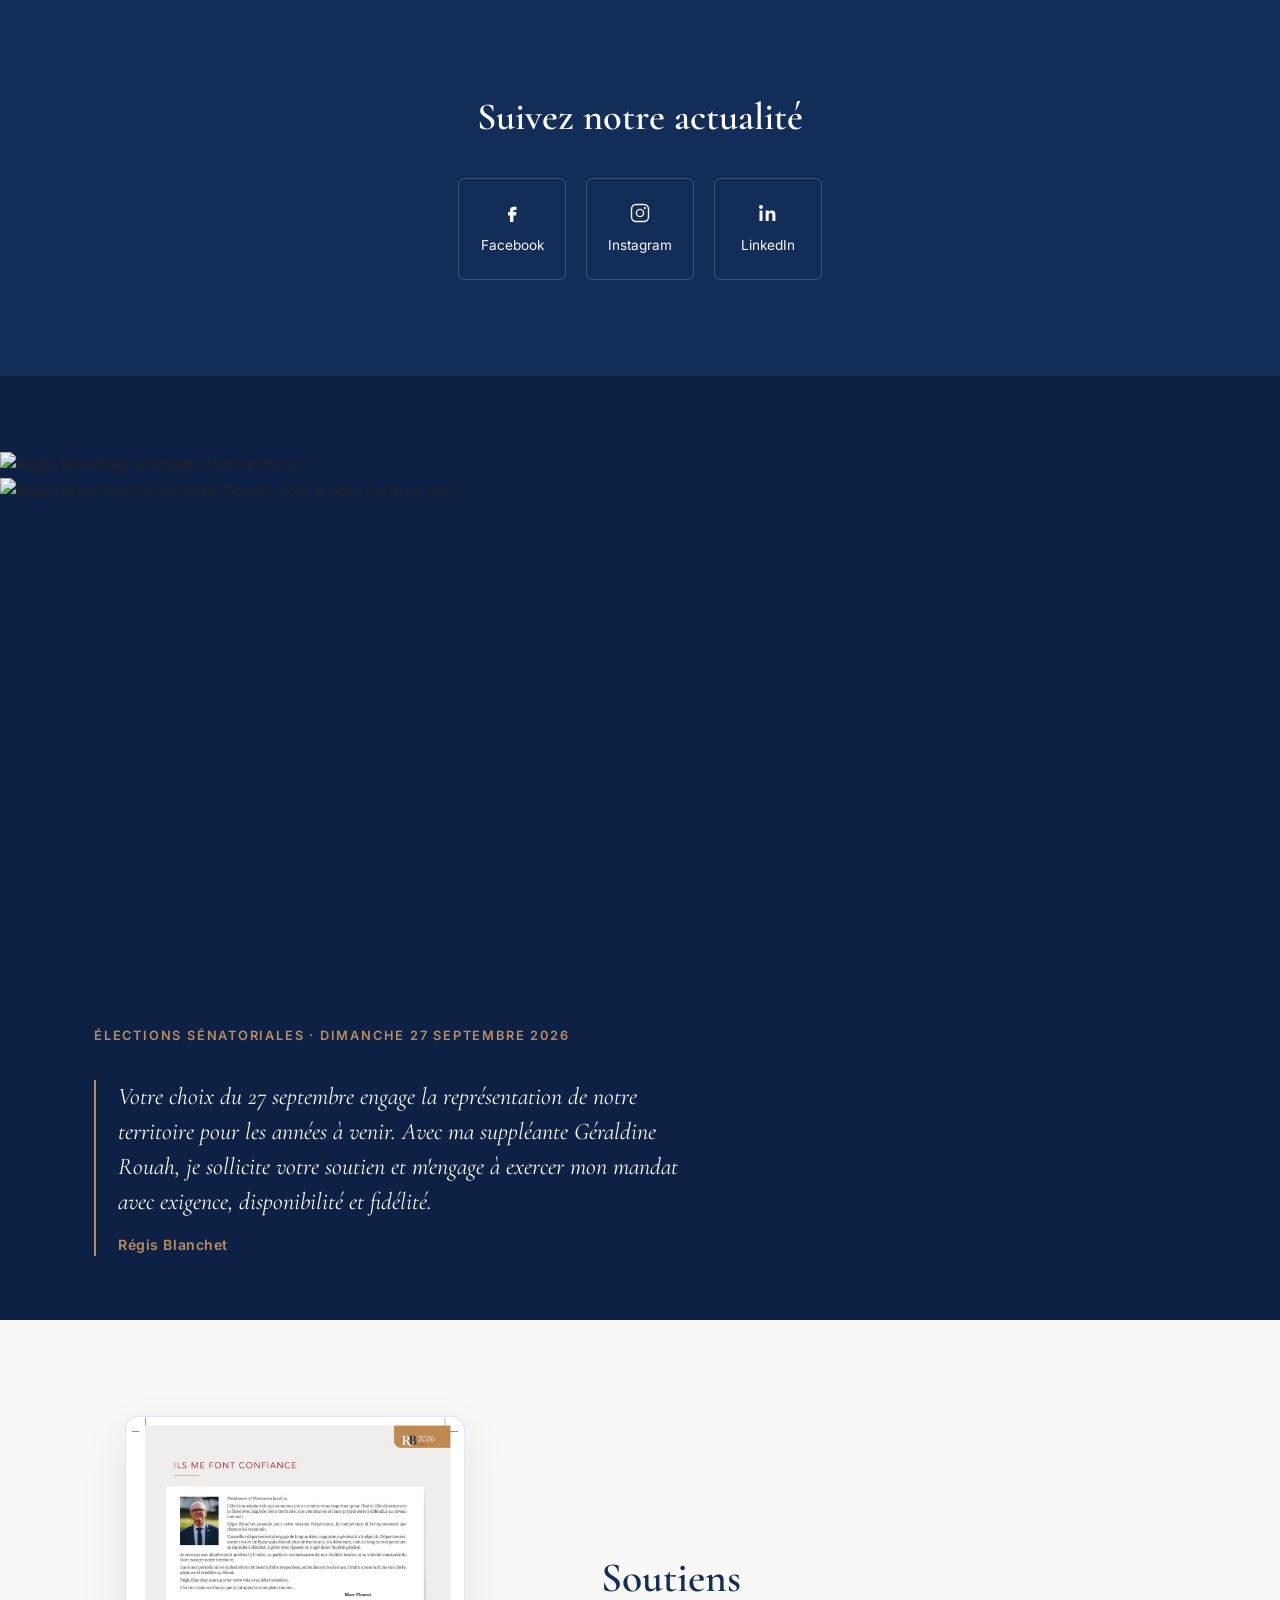
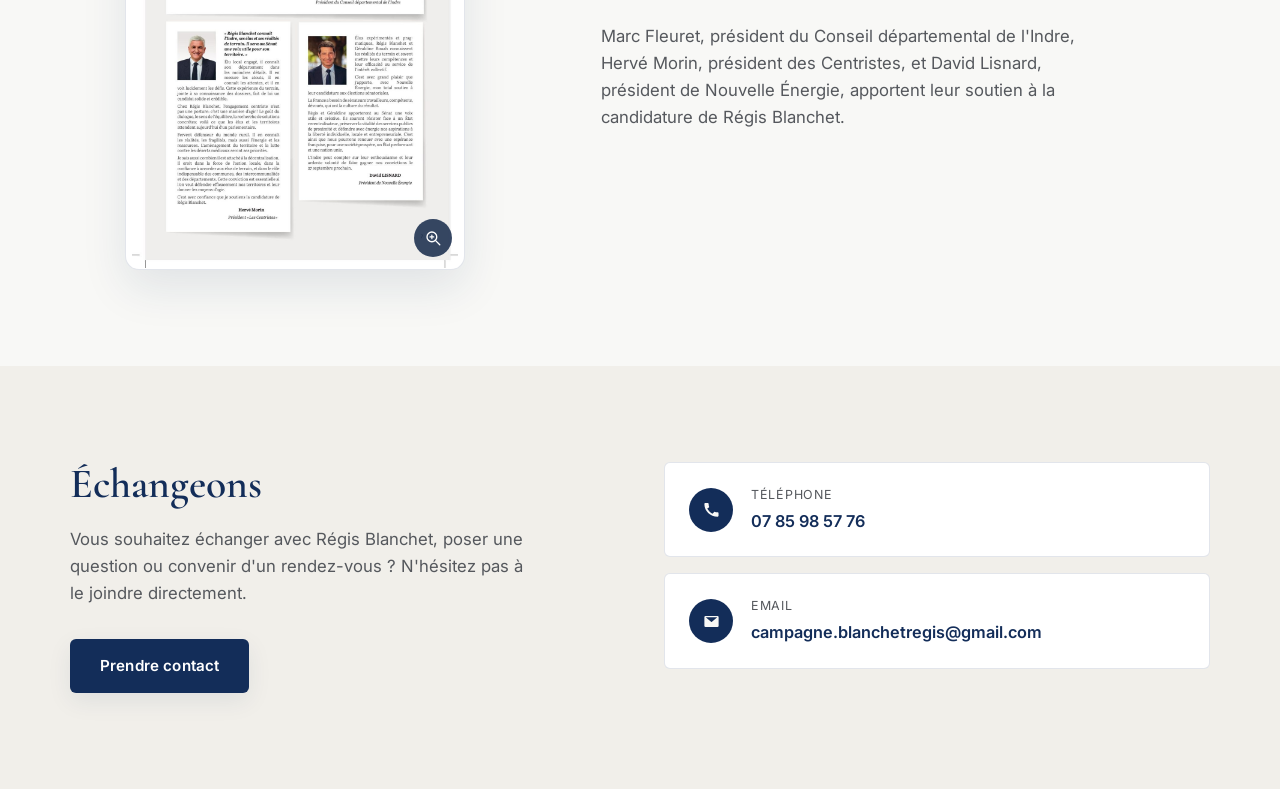
==== commit cea41071: "Add files via upload" ====
--- a/index.html
+++ b/index.html
@@ -10,7 +10,7 @@
 <meta property="og:type" content="website">
 <meta property="og:title" content="Régis Blanchet — Candidat aux élections sénatoriales">
 <meta property="og:description" content="La force de l'expérience. La voix de l'Indre. Candidat aux élections sénatoriales du 27 septembre 2026 dans l'Indre.">
-<meta property="og:image" content="images/hero-photo.jpg">
+<meta property="og:image" content="images/hero-photo-1.jpg">
 <meta property="og:locale" content="fr_FR">
 
 <!-- Favicon -->
@@ -31,34 +31,54 @@
 <!-- Skip link -->
 <a class="skip-link" href="#contenu">Aller au contenu principal</a>
 
-<!-- ============ NAVIGATION ============ -->
-<header class="site-nav" id="siteNav">
-  <div class="nav-inner">
-    <a href="#top" class="nav-mark" aria-label="Retour en haut de page">
-      <span class="nav-mark-initials">RB</span><span class="nav-mark-year">2026</span>
-    </a>
-    <nav aria-label="Navigation principale">
-      <ul class="nav-links">
-        <li><a href="#soutiens">Soutiens</a></li>
-        <li><a href="#contact">Contact</a></li>
-        <li><a href="#reseaux">Suivre la campagne</a></li>
+<main id="contenu">
+
+  <!-- ============ RÉSEAUX SOCIAUX ============ -->
+  <section class="section social-section social-section-first" id="reseaux" aria-label="Réseaux sociaux">
+    <div class="section-inner social-inner">
+      <h2 class="social-title">Suivez notre actualité</h2>
+      <ul class="social-list">
+        <li>
+          <a href="https://www.facebook.com/profile.php?id=61592888324703" class="social-link" aria-label="Facebook — Régis Blanchet 2026" target="_blank" rel="noopener">
+            <svg viewBox="0 0 24 24" fill="none" aria-hidden="true"><path d="M14 9h2.5V5.8h-2.7C11 5.8 10 7.4 10 9.6V11H8v3.4h2V21h3.4v-6.6H16l.5-3.4h-3V10c0-.6.3-1 1-1z" fill="currentColor"/></svg>
+            <span>Facebook</span>
+          </a>
+        </li>
+        <li>
+          <a href="https://www.instagram.com/regis_blanchet_2026/" class="social-link" aria-label="Instagram — Régis Blanchet 2026" target="_blank" rel="noopener">
+            <svg viewBox="0 0 24 24" fill="none" aria-hidden="true"><rect x="3.5" y="3.5" width="17" height="17" rx="4.5" stroke="currentColor" stroke-width="1.4"/><circle cx="12" cy="12" r="3.6" stroke="currentColor" stroke-width="1.4"/><circle cx="16.9" cy="7.1" r="1.1" fill="currentColor"/></svg>
+            <span>Instagram</span>
+          </a>
+        </li>
+        <li>
+          <a href="https://www.linkedin.com/in/r%C3%A9gis-blanchet-agirpourlindre/" class="social-link" aria-label="LinkedIn — Régis Blanchet 2026" target="_blank" rel="noopener">
+            <svg viewBox="0 0 24 24" fill="none" aria-hidden="true"><path d="M4.98 4a2 2 0 1 0 0 4 2 2 0 0 0 0-4zM3.5 9.6h3v10.4h-3zM9.9 9.6h2.9v1.4h.04c.4-.75 1.4-1.55 2.9-1.55 3.1 0 3.66 2 3.66 4.7v5.85h-3v-5.2c0-1.24-.02-2.83-1.73-2.83-1.73 0-2 1.35-2 2.74v5.29h-3V9.6z" fill="currentColor"/></svg>
+            <span>LinkedIn</span>
+          </a>
+        </li>
       </ul>
-    </nav>
-  </div>
-</header>
-
-<main id="contenu">
+    </div>
+  </section>
 
   <!-- ============ HERO ============ -->
   <section class="hero" id="hero" aria-label="Présentation">
-    <div class="hero-photo-frame">
-      <img src="images/hero-photo.jpg" alt="Régis Blanchet, souriant, dans un parc" class="hero-photo-img">
+    <div class="hero-photo-frame" id="heroCarousel">
+      <div class="hero-slide is-active" data-slide="0">
+        <img src="images/hero-photo-1.jpg" alt="Régis Blanchet, souriant, dans un parc" class="hero-photo-img">
+      </div>
+      <div class="hero-slide" data-slide="1">
+        <img src="images/hero-photo-2.jpg" alt="Régis Blanchet et Géraldine Rouah, côte à côte dans un parc" class="hero-photo-img">
+      </div>
+      <div class="hero-dots" role="tablist" aria-label="Choisir une photo">
+        <button type="button" class="hero-dot is-active" role="tab" aria-selected="true" aria-label="Photo 1 : Régis Blanchet" data-go-to="0"></button>
+        <button type="button" class="hero-dot" role="tab" aria-selected="false" aria-label="Photo 2 : Régis Blanchet et Géraldine Rouah" data-go-to="1"></button>
+      </div>
     </div>
     <div class="hero-content">
       <h1 class="sr-only">Régis Blanchet, candidat aux élections sénatoriales, avec sa suppléante Géraldine Rouah</h1>
       <p class="hero-eyebrow">Élections sénatoriales · Dimanche 27 septembre 2026</p>
       <blockquote class="hero-quote">
-        <p>Votre choix du 27 septembre engage la représentation de notre territoire pour les années à venir. Je sollicite votre soutien et je m'engage à exercer mon mandat avec exigence, disponibilité et fidélité.</p>
+        <p>Votre choix du 27 septembre engage la représentation de notre territoire pour les années à venir. Avec ma suppléante Géraldine Rouah, je sollicite votre soutien et m'engage à exercer mon mandat avec exigence, disponibilité et fidélité.</p>
         <cite>Régis Blanchet</cite>
       </blockquote>
     </div>
@@ -76,7 +96,7 @@
         </button>
       </div>
       <div class="journal-text">
-        <p class="eyebrow">Soutiens</p>
+        <h2>Soutiens</h2>
         <p class="journal-lede">Marc Fleuret, président du Conseil départemental de l'Indre, Hervé Morin, président des Centristes, et David Lisnard, président de Nouvelle Énergie, apportent leur soutien à la candidature de Régis Blanchet.</p>
       </div>
     </div>
@@ -115,36 +135,7 @@
     </div>
   </section>
 
-  <!-- ============ RÉSEAUX SOCIAUX ============ -->
-  <section class="section social-section" id="reseaux" aria-label="Réseaux sociaux">
-    <div class="section-inner social-inner">
-      <p class="eyebrow eyebrow-light">Suivre la campagne</p>
-      <h2 class="social-title">Suivez notre actualité</h2>
-      <ul class="social-list">
-        <li>
-          <a href="https://www.facebook.com/profile.php?id=61592888324703" class="social-link" aria-label="Facebook — Régis Blanchet 2026" target="_blank" rel="noopener">            <span>Facebook</span>
-          </a>
-        </li>
-        <li>
-          <a href="https://www.instagram.com/regis_blanchet_2026/" class="social-link" aria-label="Instagram — Régis Blanchet 2026" target="_blank" rel="noopener">            <svg viewBox="0 0 24 24" fill="none" aria-hidden="true"><rect x="3.5" y="3.5" width="17" height="17" rx="4.5" stroke="currentColor" stroke-width="1.4"/><circle cx="12" cy="12" r="3.6" stroke="currentColor" stroke-width="1.4"/><circle cx="16.9" cy="7.1" r="1.1" fill="currentColor"/></svg>
-            <span>Instagram</span>
-          </a>
-        </li>
-        <li>
-          <a href="https://www.linkedin.com/in/r%C3%A9gis-blanchet-agirpourlindre/" class="social-link" aria-label="LinkedIn — Régis Blanchet 2026" target="_blank" rel="noopener">            <svg viewBox="0 0 24 24" fill="none" aria-hidden="true"><path d="M4.98 4a2 2 0 1 0 0 4 2 2 0 0 0 0-4zM3.5 9.6h3v10.4h-3zM9.9 9.6h2.9v1.4h.04c.4-.75 1.4-1.55 2.9-1.55 3.1 0 3.66 2 3.66 4.7v5.85h-3v-5.2c0-1.24-.02-2.83-1.73-2.83-1.73 0-2 1.35-2 2.74v5.29h-3V9.6z" fill="currentColor"/></svg>
-            <span>LinkedIn</span>
-          </a>
-        </li>
-      </ul>
-    </div>
-  </section>
-
 </main>
-
-<!-- ============ FOOTER ============ -->
-<footer class="site-footer">
-  <p>Régis Blanchet — Élections sénatoriales 2026</p>
-</footer>
 
 <!-- ============ LIGHTBOX (agrandir la page de soutiens) ============ -->
 <div class="lightbox" id="lightbox" role="dialog" aria-modal="true" aria-label="Page de soutiens en grand" hidden>
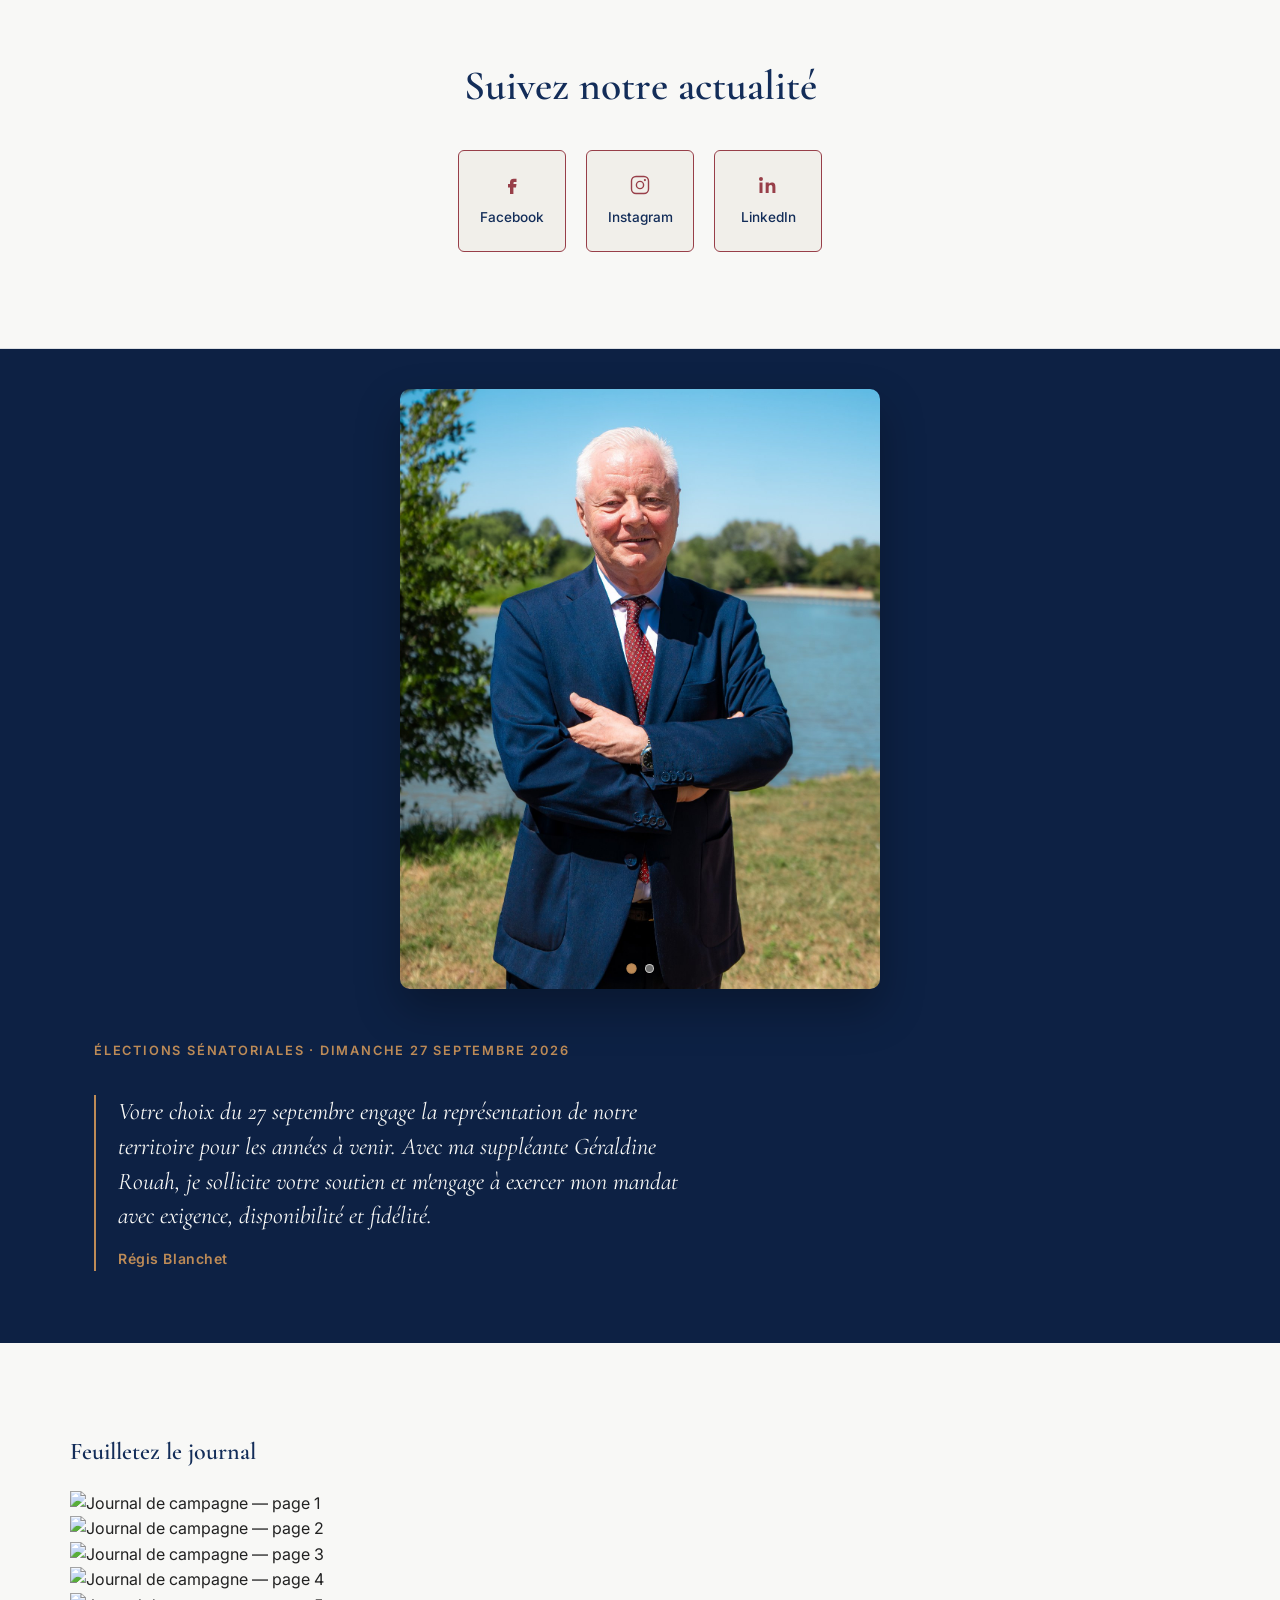
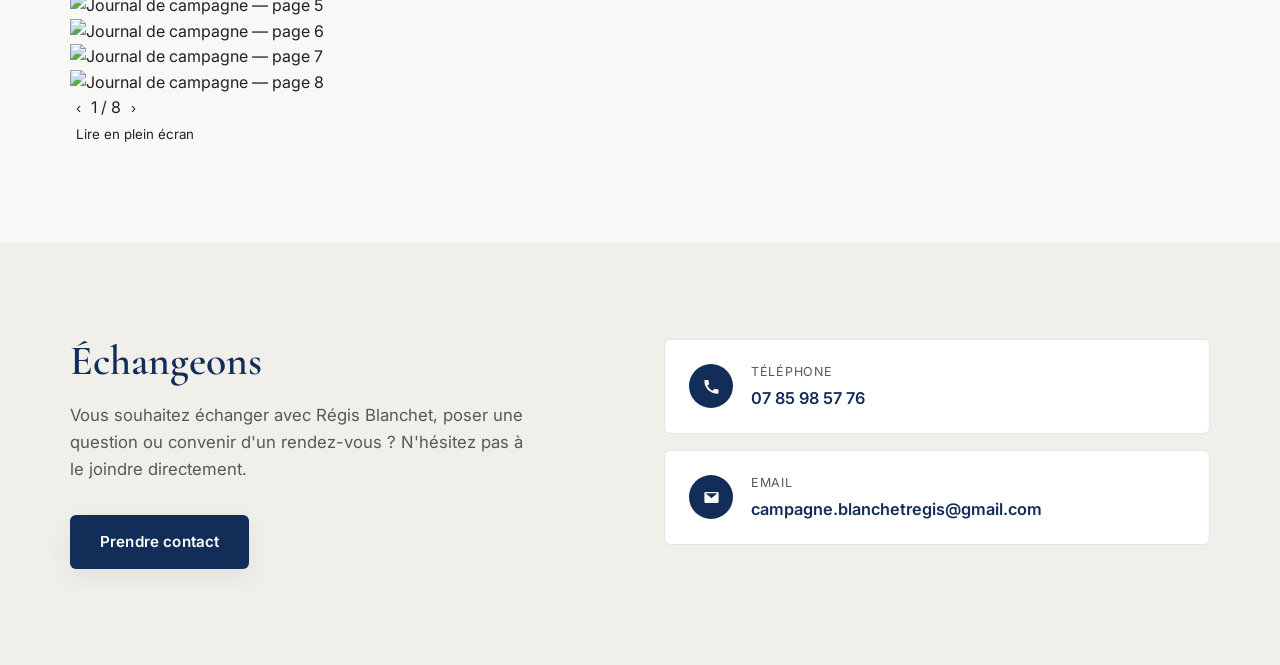
==== commit bf969463: "Rename index.html.html to index.html" ====
--- a/index.html
+++ b/index.html
@@ -4,7 +4,7 @@
 <meta charset="UTF-8">
 <meta name="viewport" content="width=device-width, initial-scale=1.0">
 <title>Régis Blanchet — Candidat aux élections sénatoriales | La force de l'expérience, la voix de l'Indre</title>
-<meta name="description" content="Régis Blanchet, candidat aux élections sénatoriales du 27 septembre 2026 dans l'Indre. Ses soutiens et ses coordonnées de contact.">
+<meta name="description" content="Régis Blanchet, candidat aux élections sénatoriales du 27 septembre 2026 dans l'Indre. Son journal de campagne complet et ses coordonnées de contact.">
 
 <!-- Open Graph -->
 <meta property="og:type" content="website">
@@ -84,21 +84,58 @@
     </div>
   </section>
 
-  <!-- ============ JOURNAL ============ -->
-  <section class="section journal-section" id="soutiens" aria-label="Soutiens">
-    <div class="section-inner journal-grid">
-      <div class="journal-cover-wrap">
-        <button type="button" class="soutiens-trigger" data-open-lightbox aria-label="Agrandir la page de soutiens">
-          <img src="images/soutiens.jpg" alt="Page de soutiens du journal de campagne : Marc Fleuret, président du Conseil départemental de l'Indre, Hervé Morin, président des Centristes, et David Lisnard, président de Nouvelle Énergie, apportent leur soutien à Régis Blanchet" class="soutiens-img" loading="lazy">
-          <span class="soutiens-zoom-hint" aria-hidden="true">
+  <!-- ============ JOURNAL DE CAMPAGNE (FEUILLETAGE) ============ -->
+  <section class="section flipbook-section" id="journal" aria-label="Journal de campagne">
+    <div class="section-inner">
+      <h2>Feuilletez le journal</h2>
+
+      <div class="fb-wrapper">
+        <div class="fb-book" data-fb-book>
+          <button type="button" class="fb-zoom-btn" data-fb-zoom aria-label="Agrandir cette page">
             <svg viewBox="0 0 24 24" fill="none"><circle cx="10.5" cy="10.5" r="6.5" stroke="currentColor" stroke-width="1.8"/><path d="M15.5 15.5 21 21" stroke="currentColor" stroke-width="1.8" stroke-linecap="round"/><path d="M10.5 8v5M8 10.5h5" stroke="currentColor" stroke-width="1.6" stroke-linecap="round"/></svg>
-          </span>
-        </button>
-      </div>
-      <div class="journal-text">
-        <h2>Soutiens</h2>
-        <p class="journal-lede">Marc Fleuret, président du Conseil départemental de l'Indre, Hervé Morin, président des Centristes, et David Lisnard, président de Nouvelle Énergie, apportent leur soutien à la candidature de Régis Blanchet.</p>
-      </div>
+          </button>
+          <div class="fb-page">
+            <img src="images/journal/page-1.jpg" alt="Journal de campagne — page 1" loading="lazy">
+            <div class="fb-shadow"></div>
+          </div>
+          <div class="fb-page">
+            <img src="images/journal/page-2.jpg" alt="Journal de campagne — page 2" loading="lazy">
+            <div class="fb-shadow"></div>
+          </div>
+          <div class="fb-page">
+            <img src="images/journal/page-3.jpg" alt="Journal de campagne — page 3" loading="lazy">
+            <div class="fb-shadow"></div>
+          </div>
+          <div class="fb-page">
+            <img src="images/journal/page-4.jpg" alt="Journal de campagne — page 4" loading="lazy">
+            <div class="fb-shadow"></div>
+          </div>
+          <div class="fb-page">
+            <img src="images/journal/page-5.jpg" alt="Journal de campagne — page 5" loading="lazy">
+            <div class="fb-shadow"></div>
+          </div>
+          <div class="fb-page">
+            <img src="images/journal/page-6.jpg" alt="Journal de campagne — page 6" loading="lazy">
+            <div class="fb-shadow"></div>
+          </div>
+          <div class="fb-page">
+            <img src="images/journal/page-7.jpg" alt="Journal de campagne — page 7" loading="lazy">
+            <div class="fb-shadow"></div>
+          </div>
+          <div class="fb-page">
+            <img src="images/journal/page-8.jpg" alt="Journal de campagne — page 8" loading="lazy">
+            <div class="fb-shadow"></div>
+          </div>
+        </div>
+      </div>
+
+      <div class="fb-controls">
+        <button type="button" data-fb-prev aria-label="Page précédente">&#8249;</button>
+        <span class="fb-page-count" data-fb-count>1 / 8</span>
+        <button type="button" data-fb-next aria-label="Page suivante">&#8250;</button>
+      </div>
+
+      <button type="button" class="fb-read-btn" data-fb-zoom-alt>Lire en plein écran</button>
     </div>
   </section>
 
@@ -137,13 +174,24 @@
 
 </main>
 
-<!-- ============ LIGHTBOX (agrandir la page de soutiens) ============ -->
-<div class="lightbox" id="lightbox" role="dialog" aria-modal="true" aria-label="Page de soutiens en grand" hidden>
-  <button type="button" class="lightbox-close" id="lightboxClose" aria-label="Fermer">
-    <svg viewBox="0 0 24 24" fill="none" aria-hidden="true"><path d="M5 5l14 14M19 5 5 19" stroke="currentColor" stroke-width="1.8" stroke-linecap="round"/></svg>
-  </button>
-  <div class="lightbox-scroll">
-    <img src="images/soutiens.jpg" alt="Page de soutiens du journal de campagne, en grand" id="lightboxImage">
+<!-- ============ LECTEUR PLEIN ÉCRAN (journal de campagne) ============ -->
+<div class="reader" id="reader" role="dialog" aria-modal="true" aria-label="Lecture du journal de campagne" hidden>
+  <div class="reader-topbar">
+    <span class="reader-page-count" id="readerPageCount">1 / 8</span>
+    <div class="reader-zoom-controls">
+      <button type="button" id="readerZoomOut" aria-label="Réduire">−</button>
+      <button type="button" id="readerZoomIn" aria-label="Agrandir">+</button>
+    </div>
+    <button type="button" id="readerClose" aria-label="Fermer la lecture">
+      <svg viewBox="0 0 24 24" fill="none" aria-hidden="true"><path d="M5 5l14 14M19 5 5 19" stroke="currentColor" stroke-width="1.8" stroke-linecap="round"/></svg>
+    </button>
+  </div>
+
+  <button type="button" class="reader-nav reader-nav-prev" id="readerPrev" aria-label="Page précédente">&#8249;</button>
+  <button type="button" class="reader-nav reader-nav-next" id="readerNext" aria-label="Page suivante">&#8250;</button>
+
+  <div class="reader-viewport" id="readerViewport">
+    <img src="" alt="Page du journal de campagne, en grand" id="readerImage" draggable="false">
   </div>
 </div>
 
--- a/css/style.css
+++ b/css/style.css
@@ -13,6 +13,7 @@
   --ink-soft: #55585d;
   --terracotta: #BD8B57;      /* accent décoratif : filets, icônes, fonds sombres */
   --terracotta-deep: #8A5A2E; /* accent texte, conforme au contraste sur fond clair */
+  --tie-bordeaux: #983F49;    /* bordeaux échantillonné sur la cravate de Régis, touche discrète */
   --line: rgba(19, 45, 89, 0.12);
   --shadow: 0 18px 45px rgba(19, 45, 89, 0.10);
   --shadow-soft: 0 8px 24px rgba(19, 45, 89, 0.08);
@@ -21,7 +22,6 @@
   --font-display: "Cormorant Garamond", "Times New Roman", serif;
   --font-body: "Inter", -apple-system, BlinkMacSystemFont, "Segoe UI", sans-serif;
   --container: 1140px;
-  --nav-h: 76px;
 }
 
 * { box-sizing: border-box; }
@@ -129,85 +129,6 @@
 }
 
 /* ==========================================================================
-   NAVIGATION
-   ========================================================================== */
-.site-nav {
-  position: fixed;
-  top: 0;
-  left: 0;
-  right: 0;
-  height: var(--nav-h);
-  z-index: 200;
-  display: flex;
-  align-items: center;
-  background: rgba(248, 248, 246, 0.86);
-  backdrop-filter: blur(8px);
-  box-shadow: 0 1px 0 rgba(19, 45, 89, 0.06);
-  transition: background 0.35s ease, box-shadow 0.35s ease, height 0.35s ease;
-}
-.site-nav.is-scrolled {
-  background: rgba(248, 248, 246, 0.94);
-  box-shadow: 0 2px 20px rgba(19, 45, 89, 0.08);
-  height: 64px;
-}
-.nav-inner {
-  width: 100%;
-  max-width: var(--container);
-  margin: 0 auto;
-  padding: 0 24px;
-  display: flex;
-  align-items: center;
-  justify-content: space-between;
-}
-.nav-mark {
-  display: flex;
-  align-items: baseline;
-  gap: 4px;
-  font-family: var(--font-display);
-  color: var(--navy);
-}
-.nav-mark-initials {
-  font-size: 1.5rem;
-  font-weight: 700;
-  letter-spacing: 0.02em;
-}
-.nav-mark-year {
-  font-size: 0.85rem;
-  color: var(--terracotta-deep);
-  font-weight: 600;
-}
-.nav-links {
-  list-style: none;
-  display: none;
-  gap: 36px;
-  margin: 0;
-  padding: 0;
-}
-.nav-links a {
-  font-size: 0.92rem;
-  font-weight: 500;
-  color: var(--navy);
-  position: relative;
-}
-.nav-links a::after {
-  content: "";
-  position: absolute;
-  left: 0; right: 0; bottom: -6px;
-  height: 1px;
-  background: currentColor;
-  transform: scaleX(0);
-  transform-origin: left;
-  transition: transform 0.3s ease;
-}
-.nav-links a:hover::after,
-.nav-links a:focus-visible::after {
-  transform: scaleX(1);
-}
-@media (min-width: 720px) {
-  .nav-links { display: flex; }
-}
-
-/* ==========================================================================
    BOUTONS
    ========================================================================== */
 .btn {
@@ -256,22 +177,63 @@
    HERO
    ========================================================================== */
 .hero {
-  padding-top: var(--nav-h);
+  padding-top: 40px;
+  padding-bottom: 8px;
   background: var(--navy-deep);
 }
 .hero-photo-frame {
-  width: 100%;
-  height: 46vh;
-  min-height: 320px;
-  max-height: 620px;
+  position: relative;
+  width: 88%;
+  max-width: 420px;
+  margin: 0 auto;
+  aspect-ratio: 4 / 5;
+  border-radius: 10px;
   overflow: hidden;
+  box-shadow: 0 20px 45px rgba(0, 0, 0, 0.3);
+}
+.hero-slide {
+  position: absolute;
+  inset: 0;
+  opacity: 0;
+  transition: opacity 0.9s ease;
+}
+.hero-slide.is-active {
+  opacity: 1;
+  z-index: 1;
 }
 .hero-photo-img {
   width: 100%;
   height: 100%;
   object-fit: cover;
-  object-position: 52% 22%;
-  display: block;
+  object-position: 50% 12%;
+  display: block;
+}
+.hero-dots {
+  position: absolute;
+  left: 0;
+  right: 0;
+  bottom: 16px;
+  z-index: 2;
+  display: flex;
+  justify-content: center;
+  gap: 9px;
+}
+.hero-dot {
+  width: 9px;
+  height: 9px;
+  border-radius: 50%;
+  background: rgba(248, 248, 246, 0.45);
+  border: 1.5px solid rgba(248, 248, 246, 0.7);
+  padding: 0;
+  transition: background 0.25s ease, transform 0.25s ease;
+}
+.hero-dot.is-active {
+  background: var(--terracotta);
+  border-color: var(--terracotta);
+  transform: scale(1.15);
+}
+@media (min-width: 720px) {
+  .hero-photo-frame { max-width: 480px; }
 }
 .hero-content {
   max-width: var(--container);
@@ -334,9 +296,6 @@
 .hero .btn-ghost:hover {
   border-color: var(--cream);
   background: rgba(248, 248, 246, 0.08);
-}
-@media (min-width: 720px) {
-  .hero-photo-frame { height: 58vh; }
 }
 
 /* ==========================================================================
@@ -533,12 +492,20 @@
    RÉSEAUX SOCIAUX
    ========================================================================== */
 .social-section {
-  background: var(--navy);
+  background: var(--cream);
   text-align: center;
+  border-bottom: 1px solid var(--line);
+}
+.social-section-first {
+  margin-top: 24px;
+  padding-top: 40px;
+}
+@media (max-width: 640px) {
+  .social-section-first { margin-top: 12px; }
 }
 .social-title {
-  color: #fff;
-  font-size: clamp(1.8rem, 3.4vw, 2.4rem);
+  color: var(--navy);
+  font-size: clamp(1.9rem, 3.6vw, 2.6rem);
   margin-bottom: 40px;
 }
 .social-list {
@@ -556,30 +523,25 @@
   gap: 10px;
   width: 108px;
   padding: 22px 10px;
-  border: 1px solid rgba(248, 248, 246, 0.18);
+  background: var(--cream-alt);
+  border: 1.5px solid var(--tie-bordeaux);
   border-radius: var(--radius);
-  color: var(--cream);
+  color: var(--navy);
   font-size: 0.85rem;
-  transition: border-color 0.25s ease, background 0.25s ease, transform 0.25s ease;
-}
-.social-link svg { width: 24px; height: 24px; }
+  font-weight: 500;
+  transition: border-color 0.25s ease, background 0.25s ease, color 0.25s ease, transform 0.25s ease;
+}
+.social-link svg { width: 24px; height: 24px; color: var(--tie-bordeaux); transition: color 0.25s ease; }
 .social-link:hover,
 .social-link:focus-visible {
-  border-color: var(--terracotta);
-  background: rgba(248, 248, 246, 0.06);
+  border-color: var(--navy);
+  background: var(--navy);
+  color: #fff;
   transform: translateY(-3px);
 }
-
-/* ==========================================================================
-   FOOTER
-   ========================================================================== */
-.site-footer {
-  background: var(--navy-deep);
-  color: rgba(248, 248, 246, 0.6);
-  text-align: center;
-  padding: 26px 24px;
-  font-size: 0.85rem;
-  letter-spacing: 0.02em;
+.social-link:hover svg,
+.social-link:focus-visible svg {
+  color: #fff;
 }
 
 /* ==========================================================================
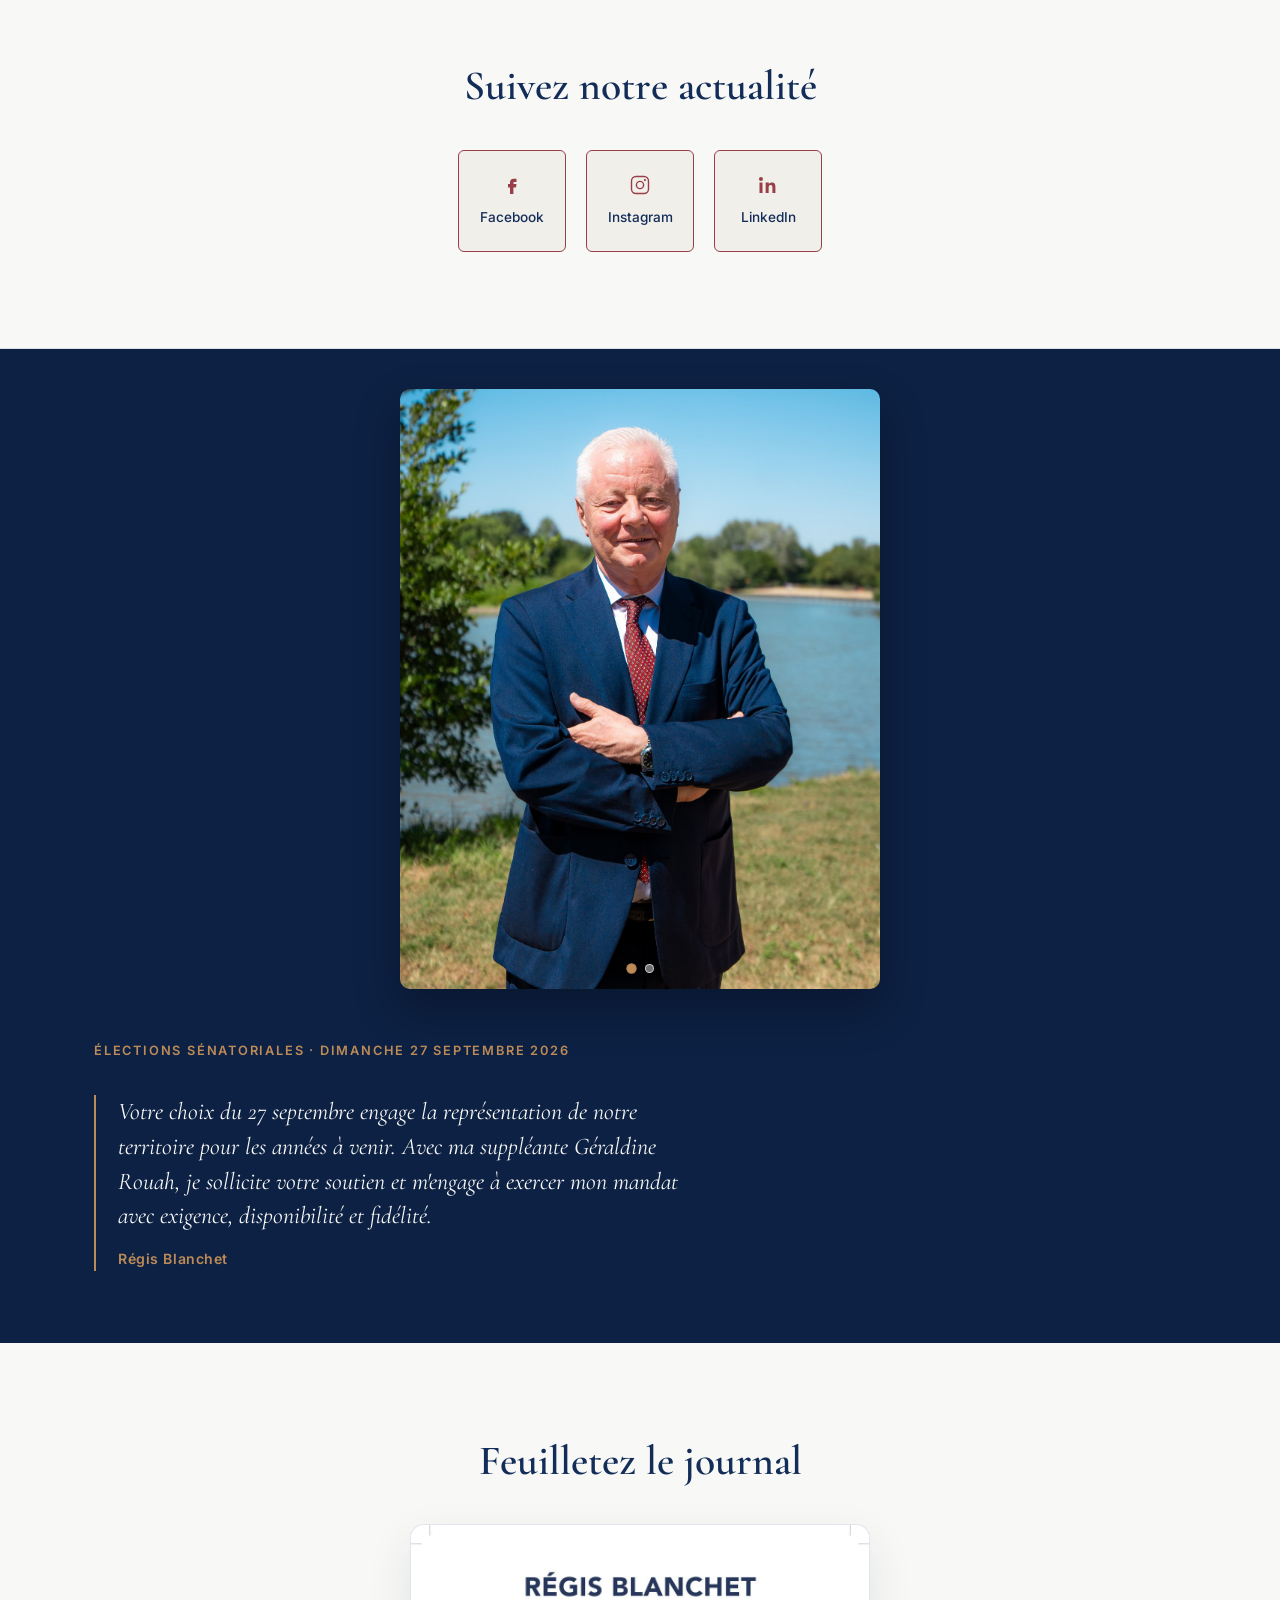
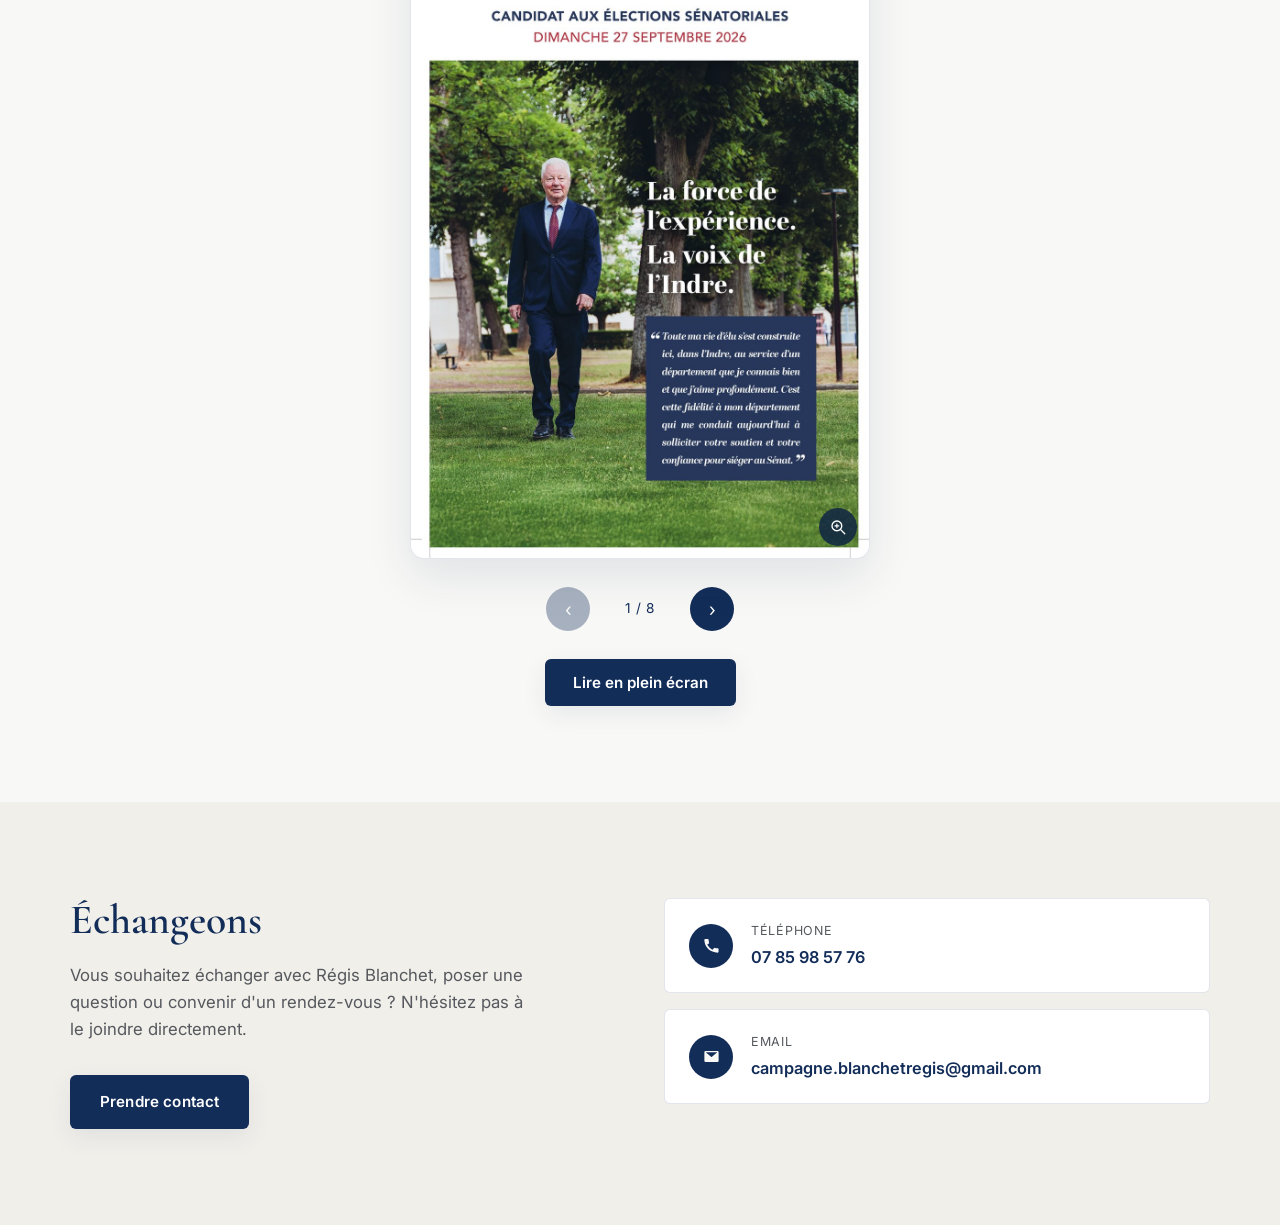
==== commit 83d0270d: "Rename index.html.html to index.html" ====
--- a/index.html
+++ b/index.html
@@ -95,35 +95,35 @@
             <svg viewBox="0 0 24 24" fill="none"><circle cx="10.5" cy="10.5" r="6.5" stroke="currentColor" stroke-width="1.8"/><path d="M15.5 15.5 21 21" stroke="currentColor" stroke-width="1.8" stroke-linecap="round"/><path d="M10.5 8v5M8 10.5h5" stroke="currentColor" stroke-width="1.6" stroke-linecap="round"/></svg>
           </button>
           <div class="fb-page">
-            <img src="images/journal/page-1.jpg" alt="Journal de campagne — page 1" loading="lazy">
-            <div class="fb-shadow"></div>
-          </div>
-          <div class="fb-page">
-            <img src="images/journal/page-2.jpg" alt="Journal de campagne — page 2" loading="lazy">
-            <div class="fb-shadow"></div>
-          </div>
-          <div class="fb-page">
-            <img src="images/journal/page-3.jpg" alt="Journal de campagne — page 3" loading="lazy">
-            <div class="fb-shadow"></div>
-          </div>
-          <div class="fb-page">
-            <img src="images/journal/page-4.jpg" alt="Journal de campagne — page 4" loading="lazy">
-            <div class="fb-shadow"></div>
-          </div>
-          <div class="fb-page">
-            <img src="images/journal/page-5.jpg" alt="Journal de campagne — page 5" loading="lazy">
-            <div class="fb-shadow"></div>
-          </div>
-          <div class="fb-page">
-            <img src="images/journal/page-6.jpg" alt="Journal de campagne — page 6" loading="lazy">
-            <div class="fb-shadow"></div>
-          </div>
-          <div class="fb-page">
-            <img src="images/journal/page-7.jpg" alt="Journal de campagne — page 7" loading="lazy">
-            <div class="fb-shadow"></div>
-          </div>
-          <div class="fb-page">
-            <img src="images/journal/page-8.jpg" alt="Journal de campagne — page 8" loading="lazy">
+            <img src="images/page-1.jpg" alt="Journal de campagne — page 1" loading="lazy">
+            <div class="fb-shadow"></div>
+          </div>
+          <div class="fb-page">
+            <img src="images/page-2.jpg" alt="Journal de campagne — page 2" loading="lazy">
+            <div class="fb-shadow"></div>
+          </div>
+          <div class="fb-page">
+            <img src="images/page-3.jpg" alt="Journal de campagne — page 3" loading="lazy">
+            <div class="fb-shadow"></div>
+          </div>
+          <div class="fb-page">
+            <img src="images/page-4.jpg" alt="Journal de campagne — page 4" loading="lazy">
+            <div class="fb-shadow"></div>
+          </div>
+          <div class="fb-page">
+            <img src="images/page-5.jpg" alt="Journal de campagne — page 5" loading="lazy">
+            <div class="fb-shadow"></div>
+          </div>
+          <div class="fb-page">
+            <img src="images/page-6.jpg" alt="Journal de campagne — page 6" loading="lazy">
+            <div class="fb-shadow"></div>
+          </div>
+          <div class="fb-page">
+            <img src="images/page-7.jpg" alt="Journal de campagne — page 7" loading="lazy">
+            <div class="fb-shadow"></div>
+          </div>
+          <div class="fb-page">
+            <img src="images/page-8.jpg" alt="Journal de campagne — page 8" loading="lazy">
             <div class="fb-shadow"></div>
           </div>
         </div>
--- a/css/style.css
+++ b/css/style.css
@@ -299,7 +299,7 @@
 }
 
 /* ==========================================================================
-   JOURNAL
+   JOURNAL (ancien bloc soutiens — inutilisé, laissé sans risque)
    ========================================================================== */
 .journal-section { background: var(--cream); }
 .journal-grid {
@@ -357,60 +357,111 @@
   transform: scale(1.08);
 }
 
-/* ---------- Lightbox ---------- */
-.lightbox {
+/* ---------- Lecteur plein écran (remplace l'ancienne lightbox) ---------- */
+.reader {
   position: fixed;
   inset: 0;
   z-index: 500;
-  background: rgba(13, 20, 33, 0.94);
-}
-.lightbox[hidden] { display: none; }
-.lightbox-scroll {
-  width: 100%;
-  height: 100%;
-  overflow: auto;
-  display: flex;
-  align-items: center;
-  justify-content: center;
-  padding: 60px 20px;
-}
-.lightbox-scroll img {
-  max-width: 100%;
-  max-height: calc(100vh - 120px);
-  width: auto;
-  height: auto;
-  box-shadow: 0 20px 60px rgba(0, 0, 0, 0.5);
-  border-radius: 3px;
-  cursor: zoom-in;
-  transition: max-width 0.2s ease, max-height 0.2s ease;
-}
-.lightbox-scroll img.is-zoomed {
-  max-width: none;
-  max-height: none;
-  width: 1400px;
-  cursor: zoom-out;
-}
-.lightbox-close {
-  position: fixed;
-  top: 18px;
-  right: 18px;
-  z-index: 10;
-  width: 44px;
-  height: 44px;
+  background: #0d1421;
+  display: flex;
+  flex-direction: column;
+}
+.reader[hidden] { display: none; }
+
+.reader-topbar {
+  flex: none;
+  display: flex;
+  align-items: center;
+  justify-content: space-between;
+  gap: 14px;
+  padding: 14px 18px;
+  color: var(--cream);
+}
+.reader-page-count {
+  font-size: 0.9rem;
+  letter-spacing: 0.04em;
+  min-width: 60px;
+}
+.reader-zoom-controls {
+  display: flex;
+  gap: 10px;
+}
+.reader-zoom-controls button,
+#readerClose {
+  width: 42px;
+  height: 42px;
   border-radius: 50%;
   background: rgba(248, 248, 246, 0.12);
   border: 1px solid rgba(248, 248, 246, 0.3);
   color: var(--cream);
+  font-size: 20px;
+  line-height: 1;
   display: flex;
   align-items: center;
   justify-content: center;
   transition: border-color 0.25s ease, background 0.25s ease;
 }
-.lightbox-close svg { width: 20px; height: 20px; }
-.lightbox-close:hover,
-.lightbox-close:focus-visible {
+.reader-zoom-controls button svg,
+#readerClose svg { width: 18px; height: 18px; }
+.reader-zoom-controls button:hover:not(:disabled),
+#readerClose:hover {
   border-color: var(--terracotta);
   background: rgba(248, 248, 246, 0.08);
+}
+.reader-zoom-controls button:disabled { opacity: 0.3; cursor: default; }
+
+.reader-viewport {
+  flex: 1;
+  overflow: auto;
+  -webkit-overflow-scrolling: touch;
+  display: flex;
+  justify-content: center;
+  cursor: grab;
+}
+.reader-viewport.is-dragging { cursor: grabbing; }
+
+.reader-viewport img {
+  display: block;
+  height: 100%;
+  width: auto;
+  max-width: none;
+  margin: auto;
+  box-shadow: 0 20px 60px rgba(0, 0, 0, 0.5);
+  border-radius: 3px;
+  transition: height 0.25s ease;
+  -webkit-user-drag: none;
+  user-select: none;
+}
+
+.reader-nav {
+  position: fixed;
+  top: 50%;
+  transform: translateY(-50%);
+  z-index: 5;
+  width: 52px;
+  height: 52px;
+  border-radius: 50%;
+  background: rgba(248, 248, 246, 0.12);
+  border: 1px solid rgba(248, 248, 246, 0.3);
+  color: var(--cream);
+  font-size: 26px;
+  display: flex;
+  align-items: center;
+  justify-content: center;
+  transition: border-color 0.25s ease, background 0.25s ease;
+}
+.reader-nav:hover:not(:disabled) {
+  border-color: var(--terracotta);
+  background: rgba(248, 248, 246, 0.08);
+}
+.reader-nav:disabled { opacity: 0.25; cursor: default; }
+.reader-nav-prev { left: 16px; }
+.reader-nav-next { right: 16px; }
+
+@media (max-width: 640px) {
+  .reader-nav { width: 42px; height: 42px; font-size: 20px; }
+  .reader-nav-prev { left: 8px; }
+  .reader-nav-next { right: 8px; }
 }
 
 .journal-text h2 {
@@ -551,3 +602,161 @@
   .section { padding: 72px 20px; }
   .btn { width: 100%; }
 }
+
+/* ==========================================================================
+   JOURNAL — FEUILLETAGE (flipbook)
+   ========================================================================== */
+.flipbook-section {
+  background: var(--cream);
+  text-align: center;
+}
+.flipbook-section h2 {
+  font-size: clamp(1.9rem, 3.6vw, 2.6rem);
+  margin-bottom: 40px;
+}
+
+.fb-wrapper {
+  position: relative;
+  max-width: 460px;
+  margin: 0 auto;
+  perspective: 2000px;
+  -webkit-perspective: 2000px;
+}
+
+.fb-book {
+  position: relative;
+  width: 100%;
+  aspect-ratio: 1000 / 1380;
+  border-radius: var(--radius-lg);
+  box-shadow: var(--shadow);
+  background: #fff;
+  border: 1px solid var(--line);
+  transform-style: preserve-3d;
+  -webkit-transform-style: preserve-3d;
+  cursor: pointer;
+}
+
+.fb-page {
+  position: absolute;
+  inset: 0;
+  width: 100%;
+  height: 100%;
+  transform-origin: left center;
+  transform: rotateY(0deg);
+  transition: transform 700ms cubic-bezier(.45,.05,.35,1);
+  border-radius: var(--radius-lg);
+  overflow: hidden;
+  backface-visibility: hidden;
+  -webkit-backface-visibility: hidden;
+}
+.fb-page.is-flipped {
+  transform: rotateY(-180deg);
+}
+.fb-page img {
+  position: absolute;
+  inset: 0;
+  width: 100%;
+  height: 100%;
+  object-fit: cover;
+  border-radius: var(--radius-lg);
+  display: block;
+  pointer-events: none;
+}
+.fb-page .fb-shadow {
+  position: absolute;
+  inset: 0;
+  background: linear-gradient(90deg, rgba(0,0,0,0.55) 0%, rgba(0,0,0,0) 60%);
+  opacity: 0;
+  transition: opacity 350ms ease-in-out;
+  pointer-events: none;
+  border-radius: var(--radius-lg);
+}
+.fb-page.is-turning .fb-shadow {
+  opacity: 1;
+}
+
+.fb-zoom-btn {
+  position: absolute;
+  right: 12px;
+  bottom: 12px;
+  z-index: 20;
+  width: 38px;
+  height: 38px;
+  border-radius: 50%;
+  background: rgba(13, 33, 68, 0.82);
+  color: #fff;
+  display: flex;
+  align-items: center;
+  justify-content: center;
+  transition: background 0.25s ease, transform 0.25s ease;
+}
+.fb-zoom-btn svg { width: 18px; height: 18px; }
+.fb-zoom-btn:hover,
+.fb-zoom-btn:focus-visible {
+  background: var(--terracotta);
+  transform: scale(1.08);
+}
+
+.fb-controls {
+  display: flex;
+  align-items: center;
+  justify-content: center;
+  gap: 20px;
+  margin-top: 28px;
+}
+.fb-controls button {
+  background: var(--navy);
+  color: #fff;
+  width: 44px;
+  height: 44px;
+  border-radius: 50%;
+  font-size: 18px;
+  display: flex;
+  align-items: center;
+  justify-content: center;
+  transition: background 0.25s ease, opacity 0.25s ease;
+}
+.fb-controls button:hover:not(:disabled) { background: var(--tie-bordeaux); }
+.fb-controls button:disabled { opacity: 0.35; cursor: default; }
+
+.fb-page-count {
+  font-size: 0.85rem;
+  letter-spacing: 0.04em;
+  color: var(--navy);
+  min-width: 60px;
+}
+
+.fb-download {
+  display: inline-block;
+  margin-top: 24px;
+  font-size: 0.9rem;
+  color: var(--terracotta-deep);
+  border-bottom: 1px solid var(--terracotta-deep);
+  padding-bottom: 2px;
+  transition: color 0.2s ease, border-color 0.2s ease;
+}
+.fb-download:hover { color: var(--navy); border-color: var(--navy); }
+
+.fb-read-btn {
+  display: inline-flex;
+  align-items: center;
+  justify-content: center;
+  margin-top: 28px;
+  padding: 14px 28px;
+  background: var(--navy);
+  color: #fff;
+  border-radius: var(--radius);
+  font-size: 0.95rem;
+  font-weight: 600;
+  box-shadow: var(--shadow-soft);
+  transition: background 0.25s ease, transform 0.25s ease, box-shadow 0.25s ease;
+}
+.fb-read-btn:hover {
+  background: var(--tie-bordeaux);
+  transform: translateY(-1px);
+  box-shadow: var(--shadow);
+}
+
+@media (max-width: 480px) {
+  .fb-wrapper { max-width: 340px; }
+}
